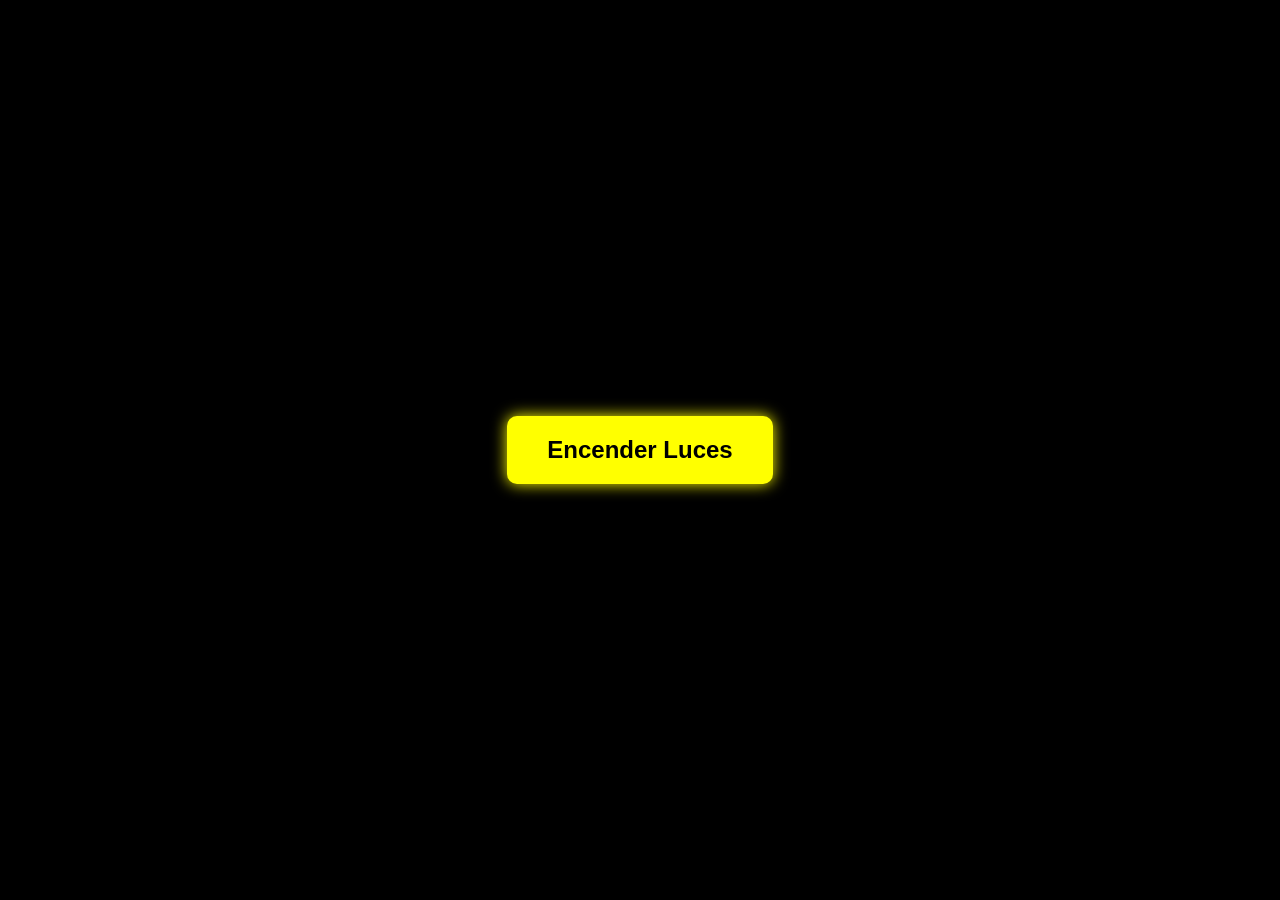
==== index.html @ 0474065f "Update and rename birthday.html to index.html" ====
<!DOCTYPE html>
<html lang="en">
<head>
    <meta charset="UTF-8">
    <meta name="viewport" content="width=device-width, initial-scale=1.0">
    <title>¡Feliz Cumpleaños Adriana!</title>
    <style>
        body {
            margin: 0;
            padding: 0;
            overflow: hidden;
            font-family: 'Comic Sans MS', cursive, sans-serif;
        }

        #introScreen {
            position: fixed;
            top: 0;
            left: 0;
            width: 100%;
            height: 100%;
            background-color: black;
            display: flex;
            justify-content: center;
            align-items: center;
            z-index: 10;
            transition: opacity 2s ease-in-out;
        }

        #introScreen.hidden {
            opacity: 0;
            pointer-events: none;
        }

        #startButton {
            background-color: yellow;
            color: black;
            font-size: 24px;
            font-weight: bold;
            padding: 20px 40px;
            border: none;
            border-radius: 10px;
            cursor: pointer;
            animation: pulse 1.5s infinite;
            box-shadow: 0 0 15px yellow;
        }

        #startButton:hover {
            background-color: gold;
        }

        @keyframes pulse {
            0%, 100% {
                transform: scale(1);
                box-shadow: 0 0 15px yellow;
            }
            50% {
                transform: scale(1.1);
                box-shadow: 0 0 30px gold;
            }
        }

        canvas {
            display: block;
            margin: auto;
        }

        /* Fondo animado */
        body {
            background: linear-gradient(135deg, #f3e6ff, #ffe6f0);
            animation: backgroundAnimation 10s infinite alternate;
        }

        @keyframes backgroundAnimation {
            0% {
                background: linear-gradient(135deg, #f3e6ff, #ffe6f0);
            }
            50% {
                background: linear-gradient(135deg, #ffe6e6, #e6f7ff);
            }
            100% {
                background: linear-gradient(135deg, #e6ffe6, #ffe6e6);
            }
        }
    </style>
</head>
<body>
    <!-- Pantalla de inicio -->
    <div id="introScreen">
        <button id="startButton">Encender Luces</button>
    </div>

    <!-- Canvas para la animación -->
    <canvas id="birthdayCanvas"></canvas>

    <!-- Música -->
    <audio id="music" loop>
        <source src="morat.mp3" type="audio/mp3">
        Tu navegador no soporta el elemento de audio.
    </audio>

    <script>
        const introScreen = document.getElementById("introScreen");
        const startButton = document.getElementById("startButton");
        const canvas = document.getElementById("birthdayCanvas");
        const ctx = canvas.getContext("2d");
        const music = document.getElementById("music");

        canvas.width = window.innerWidth;
        canvas.height = window.innerHeight;

        const balloons = [];
        const confetti = [];
        const maxBalloons = 15;
        const maxConfetti = 100;

        // Ocultar pantalla inicial y comenzar animación
        startButton.addEventListener("click", () => {
            // Reproducir música
            music.play().catch(console.error);

            // Animar ocultar pantalla negra
            introScreen.classList.add("hidden");

            // Comenzar la animación
            animate();
        });

        // Globos y confeti
        function createBalloon() {
            if (balloons.length < maxBalloons) {
                balloons.push({
                    x: Math.random() * canvas.width,
                    y: canvas.height + 50,
                    size: Math.random() * 50 + 30,
                    color: `rgba(${Math.random() * 255}, ${Math.random() * 255}, ${Math.random() * 255}, 0.8)`,
                    speed: Math.random() * 2 + 1,
                    oscillation: Math.random() * 50,
                    angle: Math.random() * Math.PI * 2
                });
            }
        }

        function drawBalloons() {
            balloons.forEach((balloon, index) => {
                ctx.beginPath();
                ctx.arc(
                    balloon.x + Math.sin(balloon.angle) * balloon.oscillation,
                    balloon.y,
                    balloon.size,
                    0,
                    Math.PI * 2
                );
                ctx.fillStyle = balloon.color;
                ctx.fill();

                balloon.y -= balloon.speed;
                balloon.angle += 0.05;

                if (balloon.y + balloon.size < 0) {
                    balloons.splice(index, 1);
                }
            });
        }

        // Confeti
        function createConfetti(x, y) {
            for (let i = 0; i < 30; i++) {
                confetti.push({
                    x: x,
                    y: y,
                    size: Math.random() * 10 + 5,
                    color: ["red", "blue", "yellow", "green", "purple"][Math.floor(Math.random() * 5)],
                    velocityX: Math.random() * 6 - 3,
                    velocityY: Math.random() * 6 - 3,
                    rotation: Math.random() * 360
                });
            }
        }

        function drawConfetti() {
            confetti.forEach((particle, index) => {
                ctx.save();
                ctx.translate(particle.x, particle.y);
                ctx.rotate((particle.rotation * Math.PI) / 180);
                ctx.fillStyle = particle.color;
                ctx.fillRect(-particle.size / 2, -particle.size / 2, particle.size, particle.size);
                ctx.restore();

                particle.x += particle.velocityX;
                particle.y += particle.velocityY;
                particle.rotation += Math.random() * 10;

                if (particle.y > canvas.height || particle.size < 1) {
                    confetti.splice(index, 1);
                }
            });
        }

        // Pastel y texto
        function drawCake() {
            const centerX = canvas.width / 2;
            const centerY = canvas.height / 2 + 100;

            // Base del pastel
            drawRectangle("pink", centerX - 120, centerY, 240, 60, "darkred");
            drawRectangle("lightyellow", centerX - 100, centerY - 60, 200, 60, "gold");
            drawRectangle("lightblue", centerX - 80, centerY - 120, 160, 60, "darkblue");

            // Velas
            for (let i = -40; i <= 40; i += 20) {
                drawRectangle("yellow", centerX + i, centerY - 140, 10, 40);
                drawCircle("orange", centerX + i + 5, centerY - 150, 8);
            }
        }

        function drawRectangle(color, x, y, width, height, borderColor) {
            ctx.fillStyle = color;
            ctx.fillRect(x, y, width, height);

            if (borderColor) {
                ctx.strokeStyle = borderColor;
                ctx.lineWidth = 3;
                ctx.strokeRect(x, y, width, height);
            }
        }

        function drawCircle(color, x, y, radius) {
            ctx.beginPath();
            ctx.arc(x, y, radius, 0, Math.PI * 2);
            ctx.fillStyle = color;
            ctx.fill();
        }

        function drawText() {
            ctx.font = "bold 48px 'Comic Sans MS'";
            ctx.fillStyle = "white";
            ctx.strokeStyle = "black";
            ctx.lineWidth = 4;
            ctx.textAlign = "center";

            ctx.strokeText("¡Feliz Cumpleaños, Adriana!", canvas.width / 2, 100);
            ctx.fillText("¡Feliz Cumpleaños, Adriana!", canvas.width / 2, 100);
            ctx.font = "32px 'Comic Sans MS'";
            ctx.strokeText("19 años de magia 🎉", canvas.width / 2, 150);
            ctx.fillText("19 años de magia 🎉", canvas.width / 2, 150);
        }

        // Agregar evento de clic para generar confeti
        canvas.addEventListener("click", (event) => {
            const rect = canvas.getBoundingClientRect();
            const x = event.clientX - rect.left;
            const y = event.clientY - rect.top;
            createConfetti(x, y);
        });

        // Animación principal
        function animate() {
            ctx.clearRect(0, 0, canvas.width, canvas.height);
            drawText();
            drawCake();
            drawBalloons();
            drawConfetti();
            createBalloon();
            requestAnimationFrame(animate);
        }
    </script>
</body>
</html>
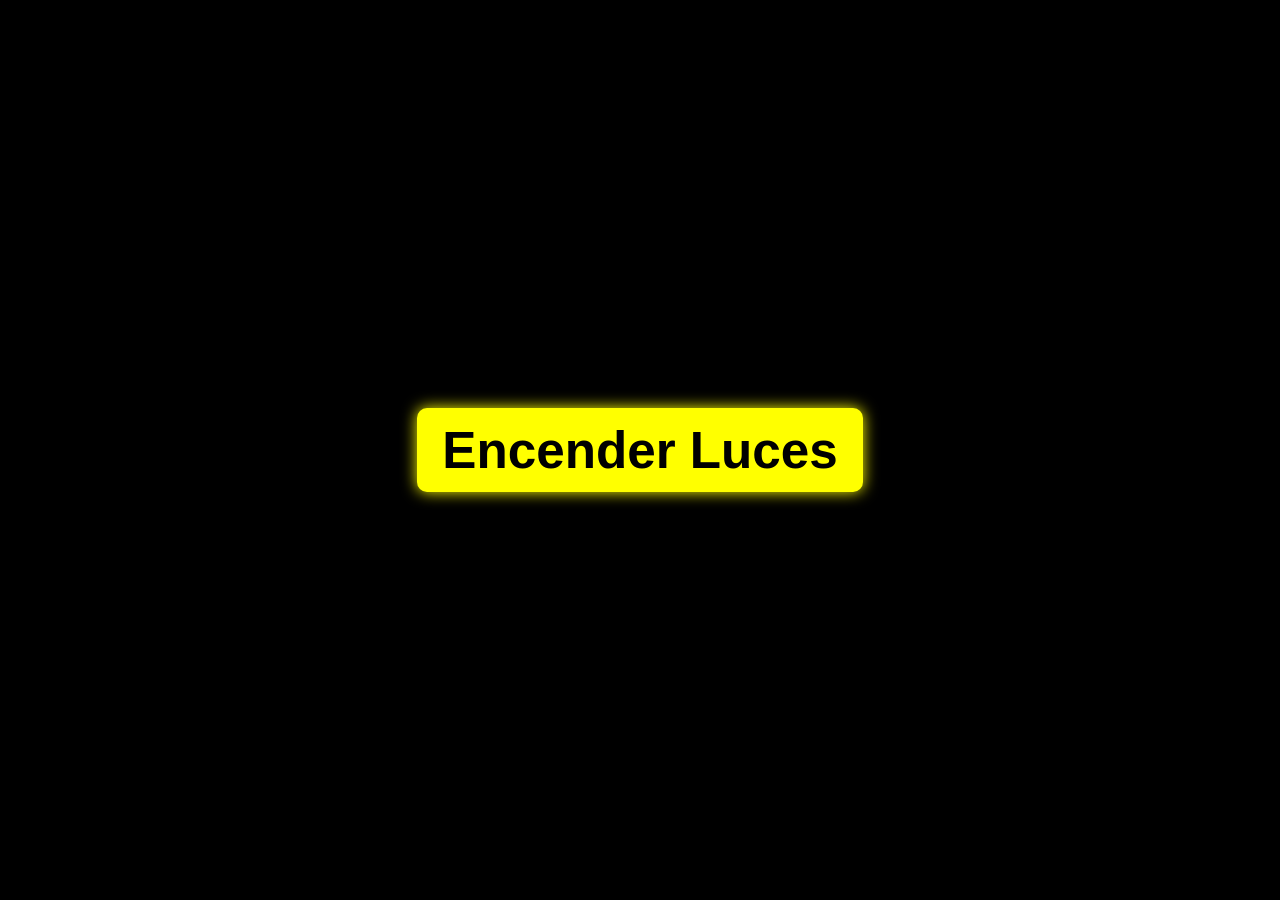
==== commit db8e3954: "Update index.html" ====
--- a/index.html
+++ b/index.html
@@ -34,9 +34,9 @@
         #startButton {
             background-color: yellow;
             color: black;
-            font-size: 24px;
+            font-size: 4vw; /* Ajusta el tamaño a la pantalla */
             font-weight: bold;
-            padding: 20px 40px;
+            padding: 1vw 2vw;
             border: none;
             border-radius: 10px;
             cursor: pointer;
@@ -61,7 +61,8 @@
 
         canvas {
             display: block;
-            margin: auto;
+            margin: 0;
+            padding: 0;
         }
 
         /* Fondo animado */
@@ -105,8 +106,14 @@
         const ctx = canvas.getContext("2d");
         const music = document.getElementById("music");
 
-        canvas.width = window.innerWidth;
-        canvas.height = window.innerHeight;
+        // Ajustar canvas al tamaño de la ventana
+        function resizeCanvas() {
+            canvas.width = window.innerWidth;
+            canvas.height = window.innerHeight;
+        }
+
+        window.addEventListener("resize", resizeCanvas);
+        resizeCanvas();
 
         const balloons = [];
         const confetti = [];
@@ -232,17 +239,17 @@
         }
 
         function drawText() {
-            ctx.font = "bold 48px 'Comic Sans MS'";
+            ctx.font = "bold 5vw 'Comic Sans MS'";
             ctx.fillStyle = "white";
             ctx.strokeStyle = "black";
             ctx.lineWidth = 4;
             ctx.textAlign = "center";
 
-            ctx.strokeText("¡Feliz Cumpleaños, Adriana!", canvas.width / 2, 100);
-            ctx.fillText("¡Feliz Cumpleaños, Adriana!", canvas.width / 2, 100);
-            ctx.font = "32px 'Comic Sans MS'";
-            ctx.strokeText("19 años de magia 🎉", canvas.width / 2, 150);
-            ctx.fillText("19 años de magia 🎉", canvas.width / 2, 150);
+            ctx.strokeText("¡Feliz Cumpleaños, Adriana!", canvas.width / 2, canvas.height * 0.1);
+            ctx.fillText("¡Feliz Cumpleaños, Adriana!", canvas.width / 2, canvas.height * 0.1);
+            ctx.font = "3vw 'Comic Sans MS'";
+            ctx.strokeText("19 años de magia 🎉", canvas.width / 2, canvas.height * 0.15);
+            ctx.fillText("19 años de magia 🎉", canvas.width / 2, canvas.height * 0.15);
         }
 
         // Agregar evento de clic para generar confeti
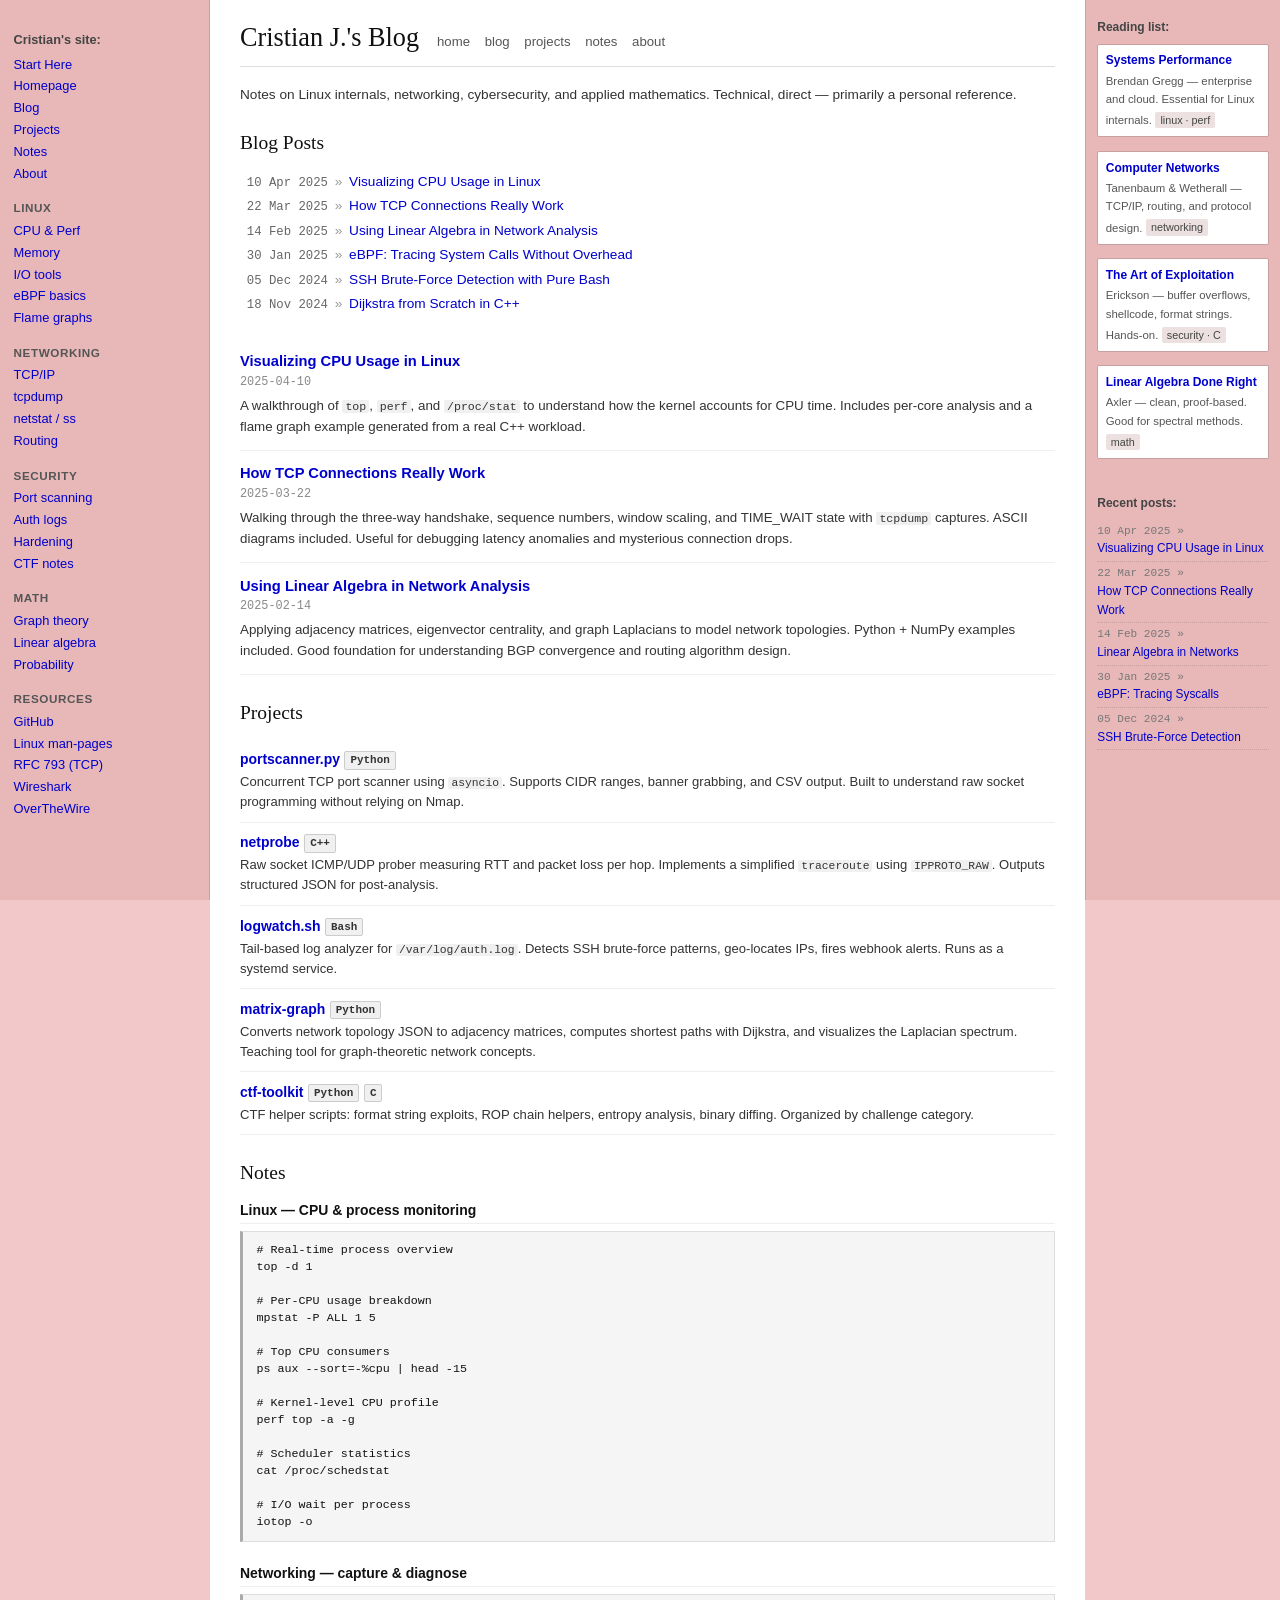
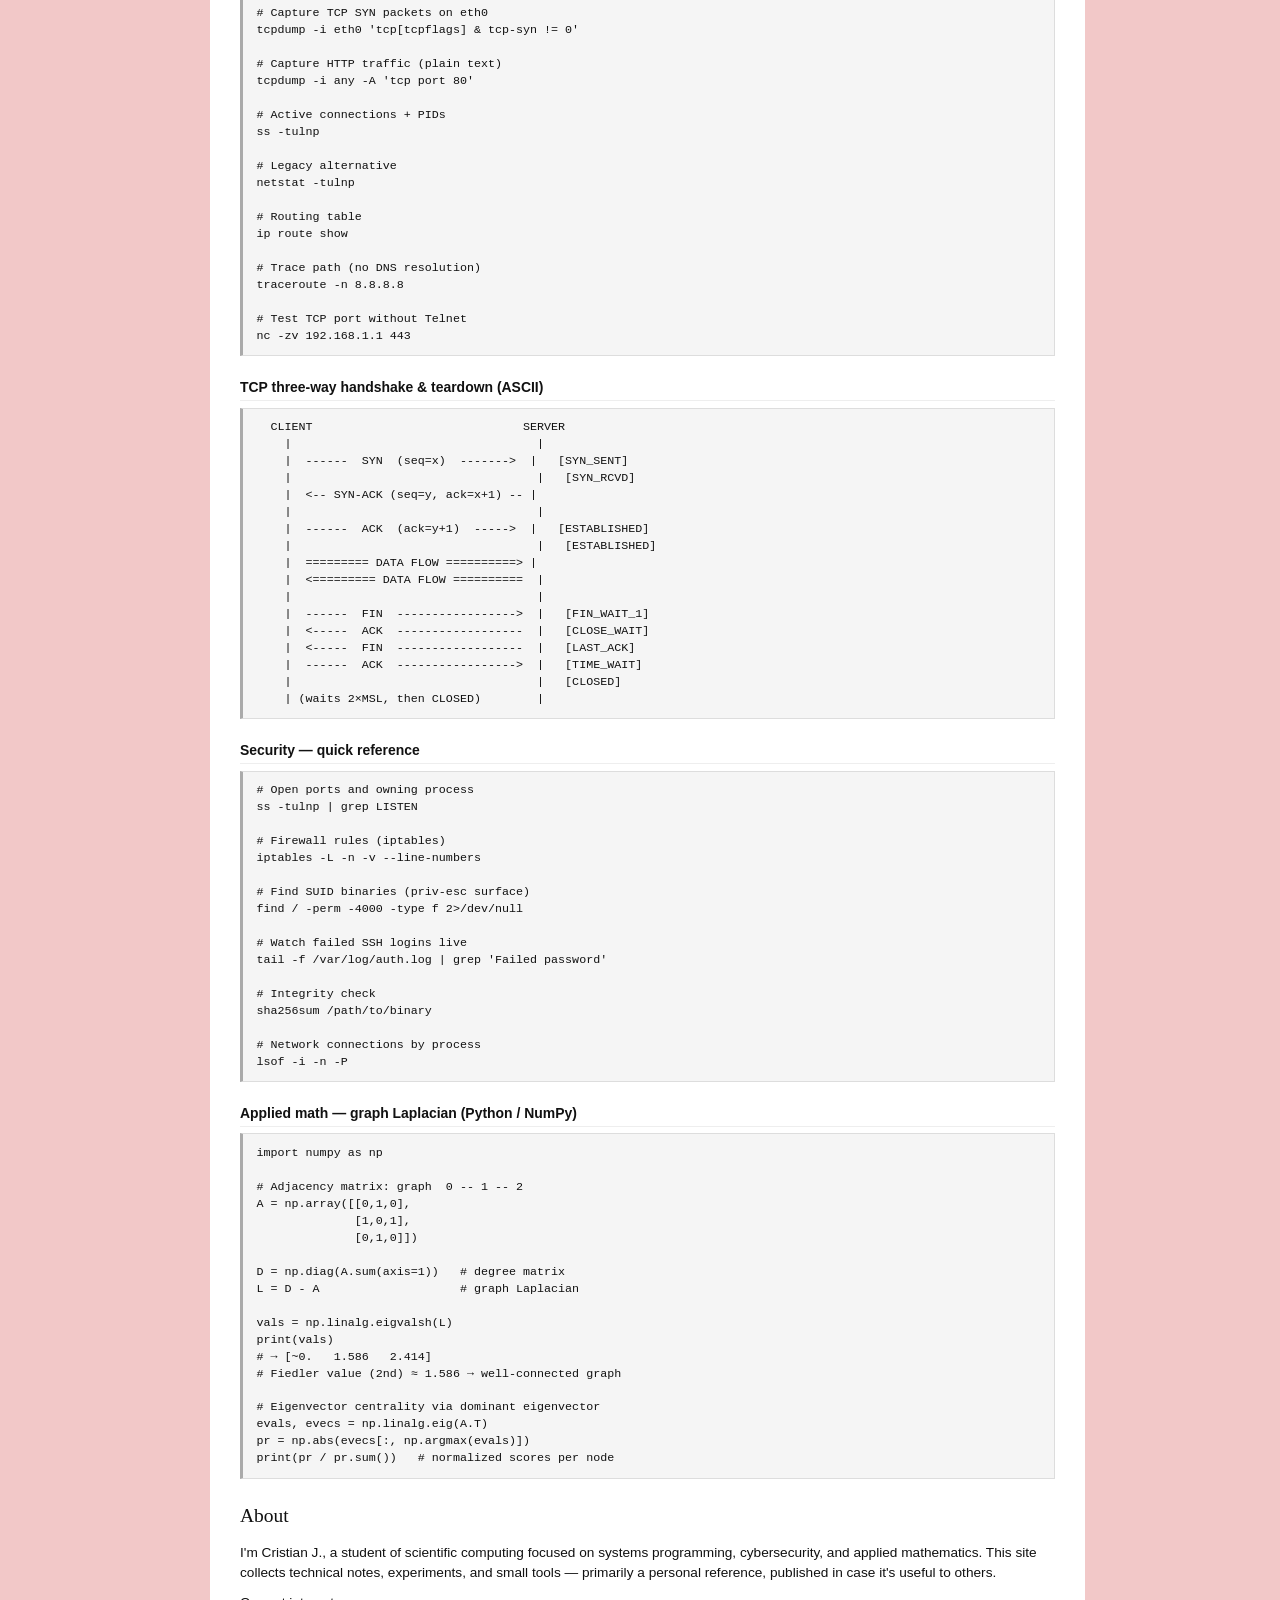
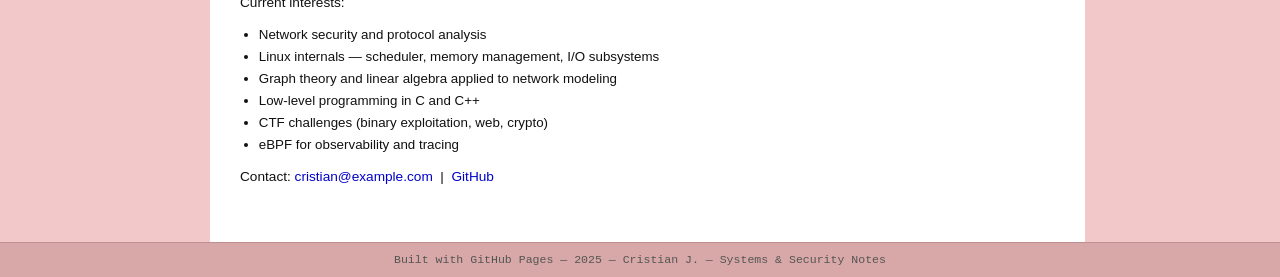
==== commit 731cf3de: "Update index.html" ====
--- a/index.html
+++ b/index.html
@@ -1,275 +1,627 @@
 <!DOCTYPE html>
 <html lang="en">
 <head>
-    <meta charset="UTF-8">
-    <meta name="viewport" content="width=device-width, initial-scale=1.0">
-    <title>¡Feliz Cumpleaños Adriana!</title>
-    <style>
-        body {
-            margin: 0;
-            padding: 0;
-            overflow: hidden;
-            font-family: 'Comic Sans MS', cursive, sans-serif;
-        }
-
-        #introScreen {
-            position: fixed;
-            top: 0;
-            left: 0;
-            width: 100%;
-            height: 100%;
-            background-color: black;
-            display: flex;
-            justify-content: center;
-            align-items: center;
-            z-index: 10;
-            transition: opacity 2s ease-in-out;
-        }
-
-        #introScreen.hidden {
-            opacity: 0;
-            pointer-events: none;
-        }
-
-        #startButton {
-            background-color: yellow;
-            color: black;
-            font-size: 4vw; /* Ajusta el tamaño a la pantalla */
-            font-weight: bold;
-            padding: 1vw 2vw;
-            border: none;
-            border-radius: 10px;
-            cursor: pointer;
-            animation: pulse 1.5s infinite;
-            box-shadow: 0 0 15px yellow;
-        }
-
-        #startButton:hover {
-            background-color: gold;
-        }
-
-        @keyframes pulse {
-            0%, 100% {
-                transform: scale(1);
-                box-shadow: 0 0 15px yellow;
-            }
-            50% {
-                transform: scale(1.1);
-                box-shadow: 0 0 30px gold;
-            }
-        }
-
-        canvas {
-            display: block;
-            margin: 0;
-            padding: 0;
-        }
-
-        /* Fondo animado */
-        body {
-            background: linear-gradient(135deg, #f3e6ff, #ffe6f0);
-            animation: backgroundAnimation 10s infinite alternate;
-        }
-
-        @keyframes backgroundAnimation {
-            0% {
-                background: linear-gradient(135deg, #f3e6ff, #ffe6f0);
-            }
-            50% {
-                background: linear-gradient(135deg, #ffe6e6, #e6f7ff);
-            }
-            100% {
-                background: linear-gradient(135deg, #e6ffe6, #ffe6e6);
-            }
-        }
-    </style>
+  <meta charset="UTF-8" />
+  <meta name="viewport" content="width=device-width, initial-scale=1.0" />
+  <title>Cristian J. | Systems &amp; Security Notes</title>
+  <style>
+    /* ─── Reset ────────────────────────────────────────────── */
+    *, *::before, *::after { box-sizing: border-box; margin: 0; padding: 0; }
+    html { font-size: 15px; }
+
+    body {
+      background: #f2c8c8;
+      color: #111;
+      font-family: Arial, Helvetica, sans-serif;
+      line-height: 1.5;
+    }
+
+    a { color: #00c; text-decoration: none; }
+    a:hover { text-decoration: underline; }
+    a:visited { color: #551a8b; }
+
+    /* ─── Outer wrapper ─────────────────────────────────────── */
+    #page {
+      display: flex;
+      flex-direction: row;
+      align-items: flex-start;
+      max-width: 1300px;
+      margin: 0 auto;
+    }
+
+    /* ─── LEFT SIDEBAR ──────────────────────────────────────── */
+    #leftnav {
+      width: 210px;
+      min-width: 210px;
+      background: #e8b8b8;
+      padding: 1rem .9rem 3rem;
+      min-height: 100vh;
+      border-right: 1px solid #cca0a0;
+      font-size: .88rem;
+    }
+
+    #leftnav .nav-heading {
+      font-weight: bold;
+      font-size: .85rem;
+      color: #444;
+      margin: 1rem 0 .3rem;
+      display: block;
+    }
+
+    #leftnav ul { list-style: none; margin-bottom: .5rem; }
+    #leftnav ul li { padding: 1px 0; }
+    #leftnav ul li a { color: #00c; font-size: .86rem; }
+
+    #leftnav .section-title {
+      font-weight: bold;
+      font-size: .78rem;
+      color: #555;
+      margin: 1rem 0 .2rem;
+      text-transform: uppercase;
+      letter-spacing: .05em;
+      display: block;
+    }
+
+    /* ─── MAIN CONTENT ──────────────────────────────────────── */
+    #main {
+      flex: 1;
+      background: #fff;
+      padding: 1.2rem 2rem 3rem;
+      min-height: 100vh;
+    }
+
+    .site-header {
+      display: flex;
+      align-items: baseline;
+      gap: 1.2rem;
+      margin-bottom: 1.2rem;
+      border-bottom: 1px solid #ddd;
+      padding-bottom: .6rem;
+    }
+
+    .site-header h1 {
+      font-size: 1.75rem;
+      font-weight: normal;
+      font-family: Georgia, serif;
+    }
+
+    .site-header nav a {
+      font-size: .88rem;
+      color: #555;
+      margin-right: .7rem;
+    }
+
+    #main h2 {
+      font-size: 1.3rem;
+      font-family: Georgia, serif;
+      font-weight: normal;
+      margin: 1.5rem 0 .8rem;
+      color: #111;
+    }
+
+    /* ── Post date list ── */
+    .post-list { list-style: none; }
+    .post-list li {
+      display: flex;
+      align-items: baseline;
+      gap: .45rem;
+      padding: 2px 0;
+      font-size: .91rem;
+    }
+    .post-list .date {
+      font-family: monospace;
+      font-size: .82rem;
+      color: #666;
+      min-width: 88px;
+      text-align: right;
+    }
+    .post-list .arr { color: #999; }
+
+    /* ── Expanded post summaries ── */
+    .post-summary {
+      border-bottom: 1px solid #eee;
+      padding: .75rem 0 .85rem;
+    }
+    .post-summary h3 { font-size: .98rem; font-weight: bold; margin-bottom: .1rem; }
+    .post-summary .meta {
+      font-family: monospace; font-size: .79rem; color: #888; margin-bottom: .3rem;
+    }
+    .post-summary p { font-size: .89rem; color: #333; line-height: 1.55; margin: 0; }
+
+    /* ── Projects ── */
+    .proj {
+      border-bottom: 1px solid #eee;
+      padding: .65rem 0;
+    }
+    .proj h3 { font-size: .93rem; font-weight: bold; margin-bottom: .1rem; }
+    .proj .tag {
+      display: inline-block;
+      font-family: monospace;
+      font-size: .73rem;
+      background: #f0f0f0;
+      border: 1px solid #ccc;
+      padding: 0 5px;
+      border-radius: 2px;
+      margin-left: .3rem;
+      color: #333;
+      vertical-align: middle;
+    }
+    .proj p { font-size: .87rem; color: #333; margin: .15rem 0 0; }
+
+    /* ── Notes / code ── */
+    pre {
+      font-family: 'Courier New', Courier, monospace;
+      font-size: .78rem;
+      background: #f5f5f5;
+      border: 1px solid #ddd;
+      border-left: 3px solid #aaa;
+      padding: .7rem .9rem;
+      overflow-x: auto;
+      line-height: 1.45;
+      margin: .45rem 0 1rem;
+    }
+    code {
+      font-family: 'Courier New', Courier, monospace;
+      font-size: .87em;
+      background: #f0f0f0;
+      padding: 0 3px;
+      border-radius: 2px;
+    }
+    .note-sec { margin-bottom: 1.4rem; }
+    .note-sec h3 {
+      font-size: .93rem;
+      font-weight: bold;
+      margin: .9rem 0 .2rem;
+      border-bottom: 1px solid #eee;
+      padding-bottom: .12rem;
+    }
+
+    /* ── About ── */
+    .about-body p { font-size: .91rem; margin-bottom: .65rem; }
+    .about-body ul { margin: .3rem 0 .75rem 1.25rem; font-size: .89rem; }
+    .about-body ul li { padding: 1px 0; }
+
+    /* ─── RIGHT SIDEBAR ─────────────────────────────────────── */
+    #rightnav {
+      width: 195px;
+      min-width: 195px;
+      background: #e8b8b8;
+      padding: 1rem .75rem 3rem;
+      min-height: 100vh;
+      border-left: 1px solid #cca0a0;
+      font-size: .82rem;
+    }
+
+    #rightnav .sb-head {
+      font-weight: bold;
+      font-size: .8rem;
+      color: #444;
+      margin: .2rem 0 .5rem;
+    }
+
+    .book-card {
+      background: #fff;
+      border: 1px solid #c8a0a0;
+      padding: .45rem .5rem;
+      margin-bottom: .9rem;
+      border-radius: 2px;
+    }
+    .book-card .bt {
+      font-weight: bold;
+      font-size: .8rem;
+      color: #00c;
+      display: block;
+      margin-bottom: .15rem;
+    }
+    .book-card .bd { color: #555; font-size: .76rem; line-height: 1.4; }
+    .book-card .bk {
+      display: inline-block;
+      margin-top: .25rem;
+      font-size: .72rem;
+      background: #ece0e0;
+      padding: 0 5px;
+      border-radius: 2px;
+      color: #444;
+    }
+
+    #rightnav .rp {
+      padding: 3px 0;
+      border-bottom: 1px dotted #c8a0a0;
+    }
+    #rightnav .rp .rd {
+      font-family: monospace;
+      font-size: .74rem;
+      color: #777;
+      display: block;
+    }
+    #rightnav .rp a { font-size: .79rem; }
+
+    /* ─── Footer ────────────────────────────────────────────── */
+    #footer {
+      background: #d8a8a8;
+      text-align: center;
+      padding: .55rem;
+      font-size: .77rem;
+      color: #555;
+      font-family: monospace;
+      border-top: 1px solid #c09090;
+    }
+
+    /* ─── Responsive ────────────────────────────────────────── */
+    @media (max-width: 860px) {
+      #page { flex-direction: column; }
+      #leftnav, #rightnav {
+        width: 100%; min-height: unset;
+        border: none; border-bottom: 1px solid #cca0a0;
+      }
+      #main { padding: 1rem; }
+    }
+  </style>
 </head>
 <body>
-    <!-- Pantalla de inicio -->
-    <div id="introScreen">
-        <button id="startButton">Encender Luces</button>
-    </div>
-
-    <!-- Canvas para la animación -->
-    <canvas id="birthdayCanvas"></canvas>
-
-    <!-- Música -->
-    <audio id="music" loop>
-        <source src="morat.mp3" type="audio/mp3">
-        Tu navegador no soporta el elemento de audio.
-    </audio>
-
-    <script>
-        const introScreen = document.getElementById("introScreen");
-        const startButton = document.getElementById("startButton");
-        const canvas = document.getElementById("birthdayCanvas");
-        const ctx = canvas.getContext("2d");
-        const music = document.getElementById("music");
-
-        // Ajustar canvas al tamaño de la ventana
-        function resizeCanvas() {
-            canvas.width = window.innerWidth;
-            canvas.height = window.innerHeight;
-        }
-
-        window.addEventListener("resize", resizeCanvas);
-        resizeCanvas();
-
-        const balloons = [];
-        const confetti = [];
-        const maxBalloons = 15;
-        const maxConfetti = 100;
-
-        // Ocultar pantalla inicial y comenzar animación
-        startButton.addEventListener("click", () => {
-            // Reproducir música
-            music.play().catch(console.error);
-
-            // Animar ocultar pantalla negra
-            introScreen.classList.add("hidden");
-
-            // Comenzar la animación
-            animate();
-        });
-
-        // Globos y confeti
-        function createBalloon() {
-            if (balloons.length < maxBalloons) {
-                balloons.push({
-                    x: Math.random() * canvas.width,
-                    y: canvas.height + 50,
-                    size: Math.random() * 50 + 30,
-                    color: `rgba(${Math.random() * 255}, ${Math.random() * 255}, ${Math.random() * 255}, 0.8)`,
-                    speed: Math.random() * 2 + 1,
-                    oscillation: Math.random() * 50,
-                    angle: Math.random() * Math.PI * 2
-                });
-            }
-        }
-
-        function drawBalloons() {
-            balloons.forEach((balloon, index) => {
-                ctx.beginPath();
-                ctx.arc(
-                    balloon.x + Math.sin(balloon.angle) * balloon.oscillation,
-                    balloon.y,
-                    balloon.size,
-                    0,
-                    Math.PI * 2
-                );
-                ctx.fillStyle = balloon.color;
-                ctx.fill();
-
-                balloon.y -= balloon.speed;
-                balloon.angle += 0.05;
-
-                if (balloon.y + balloon.size < 0) {
-                    balloons.splice(index, 1);
-                }
-            });
-        }
-
-        // Confeti
-        function createConfetti(x, y) {
-            for (let i = 0; i < 30; i++) {
-                confetti.push({
-                    x: x,
-                    y: y,
-                    size: Math.random() * 10 + 5,
-                    color: ["red", "blue", "yellow", "green", "purple"][Math.floor(Math.random() * 5)],
-                    velocityX: Math.random() * 6 - 3,
-                    velocityY: Math.random() * 6 - 3,
-                    rotation: Math.random() * 360
-                });
-            }
-        }
-
-        function drawConfetti() {
-            confetti.forEach((particle, index) => {
-                ctx.save();
-                ctx.translate(particle.x, particle.y);
-                ctx.rotate((particle.rotation * Math.PI) / 180);
-                ctx.fillStyle = particle.color;
-                ctx.fillRect(-particle.size / 2, -particle.size / 2, particle.size, particle.size);
-                ctx.restore();
-
-                particle.x += particle.velocityX;
-                particle.y += particle.velocityY;
-                particle.rotation += Math.random() * 10;
-
-                if (particle.y > canvas.height || particle.size < 1) {
-                    confetti.splice(index, 1);
-                }
-            });
-        }
-
-        // Pastel y texto
-        function drawCake() {
-            const centerX = canvas.width / 2;
-            const centerY = canvas.height / 2 + 100;
-
-            // Base del pastel
-            drawRectangle("pink", centerX - 120, centerY, 240, 60, "darkred");
-            drawRectangle("lightyellow", centerX - 100, centerY - 60, 200, 60, "gold");
-            drawRectangle("lightblue", centerX - 80, centerY - 120, 160, 60, "darkblue");
-
-            // Velas
-            for (let i = -40; i <= 40; i += 20) {
-                drawRectangle("yellow", centerX + i, centerY - 140, 10, 40);
-                drawCircle("orange", centerX + i + 5, centerY - 150, 8);
-            }
-        }
-
-        function drawRectangle(color, x, y, width, height, borderColor) {
-            ctx.fillStyle = color;
-            ctx.fillRect(x, y, width, height);
-
-            if (borderColor) {
-                ctx.strokeStyle = borderColor;
-                ctx.lineWidth = 3;
-                ctx.strokeRect(x, y, width, height);
-            }
-        }
-
-        function drawCircle(color, x, y, radius) {
-            ctx.beginPath();
-            ctx.arc(x, y, radius, 0, Math.PI * 2);
-            ctx.fillStyle = color;
-            ctx.fill();
-        }
-
-        function drawText() {
-            ctx.font = "bold 5vw 'Comic Sans MS'";
-            ctx.fillStyle = "white";
-            ctx.strokeStyle = "black";
-            ctx.lineWidth = 4;
-            ctx.textAlign = "center";
-
-            ctx.strokeText("¡Feliz Cumpleaños, Adriana!", canvas.width / 2, canvas.height * 0.1);
-            ctx.fillText("¡Feliz Cumpleaños, Adriana!", canvas.width / 2, canvas.height * 0.1);
-            ctx.font = "3vw 'Comic Sans MS'";
-            ctx.strokeText("19 años de magia 🎉", canvas.width / 2, canvas.height * 0.15);
-            ctx.fillText("19 años de magia 🎉", canvas.width / 2, canvas.height * 0.15);
-        }
-
-        // Agregar evento de clic para generar confeti
-        canvas.addEventListener("click", (event) => {
-            const rect = canvas.getBoundingClientRect();
-            const x = event.clientX - rect.left;
-            const y = event.clientY - rect.top;
-            createConfetti(x, y);
-        });
-
-        // Animación principal
-        function animate() {
-            ctx.clearRect(0, 0, canvas.width, canvas.height);
-            drawText();
-            drawCake();
-            drawBalloons();
-            drawConfetti();
-            createBalloon();
-            requestAnimationFrame(animate);
-        }
-    </script>
+
+<div id="page">
+
+  <!-- ══════════════ LEFT SIDEBAR -->
+  <aside id="leftnav">
+    <span class="nav-heading">Cristian's site:</span>
+    <ul>
+      <li><a href="#home">Start Here</a></li>
+      <li><a href="#home">Homepage</a></li>
+      <li><a href="#blog">Blog</a></li>
+      <li><a href="#projects">Projects</a></li>
+      <li><a href="#notes">Notes</a></li>
+      <li><a href="#about">About</a></li>
+    </ul>
+
+    <span class="section-title">Linux</span>
+    <ul>
+      <li><a href="#notes">CPU &amp; Perf</a></li>
+      <li><a href="#notes">Memory</a></li>
+      <li><a href="#notes">I/O tools</a></li>
+      <li><a href="#notes">eBPF basics</a></li>
+      <li><a href="#notes">Flame graphs</a></li>
+    </ul>
+
+    <span class="section-title">Networking</span>
+    <ul>
+      <li><a href="#notes">TCP/IP</a></li>
+      <li><a href="#notes">tcpdump</a></li>
+      <li><a href="#notes">netstat / ss</a></li>
+      <li><a href="#notes">Routing</a></li>
+    </ul>
+
+    <span class="section-title">Security</span>
+    <ul>
+      <li><a href="#notes">Port scanning</a></li>
+      <li><a href="#notes">Auth logs</a></li>
+      <li><a href="#notes">Hardening</a></li>
+      <li><a href="#notes">CTF notes</a></li>
+    </ul>
+
+    <span class="section-title">Math</span>
+    <ul>
+      <li><a href="#notes">Graph theory</a></li>
+      <li><a href="#notes">Linear algebra</a></li>
+      <li><a href="#notes">Probability</a></li>
+    </ul>
+
+    <span class="section-title">Resources</span>
+    <ul>
+      <li><a href="https://github.com/" target="_blank">GitHub</a></li>
+      <li><a href="https://man7.org/linux/man-pages/" target="_blank">Linux man-pages</a></li>
+      <li><a href="https://tools.ietf.org/html/rfc793" target="_blank">RFC 793 (TCP)</a></li>
+      <li><a href="https://www.wireshark.org/" target="_blank">Wireshark</a></li>
+      <li><a href="https://overthewire.org/wargames/" target="_blank">OverTheWire</a></li>
+    </ul>
+  </aside>
+
+  <!-- ══════════════ MAIN CONTENT -->
+  <main id="main">
+
+    <div class="site-header">
+      <h1>Cristian J.'s Blog</h1>
+      <nav>
+        <a href="#home">home</a>
+        <a href="#blog">blog</a>
+        <a href="#projects">projects</a>
+        <a href="#notes">notes</a>
+        <a href="#about">about</a>
+      </nav>
+    </div>
+
+    <!-- HOME -->
+    <section id="home">
+      <p style="font-size:.91rem;color:#333;">
+        Notes on Linux internals, networking, cybersecurity, and applied mathematics.
+        Technical, direct — primarily a personal reference.
+      </p>
+    </section>
+
+    <!-- BLOG -->
+    <section id="blog">
+      <h2>Blog Posts</h2>
+
+      <ul class="post-list">
+        <li><span class="date">10 Apr 2025</span><span class="arr">»</span><a href="#post1">Visualizing CPU Usage in Linux</a></li>
+        <li><span class="date">22 Mar 2025</span><span class="arr">»</span><a href="#post2">How TCP Connections Really Work</a></li>
+        <li><span class="date">14 Feb 2025</span><span class="arr">»</span><a href="#post3">Using Linear Algebra in Network Analysis</a></li>
+        <li><span class="date">30 Jan 2025</span><span class="arr">»</span><a href="#">eBPF: Tracing System Calls Without Overhead</a></li>
+        <li><span class="date">05 Dec 2024</span><span class="arr">»</span><a href="#">SSH Brute-Force Detection with Pure Bash</a></li>
+        <li><span class="date">18 Nov 2024</span><span class="arr">»</span><a href="#">Dijkstra from Scratch in C++</a></li>
+      </ul>
+
+      <br/>
+
+      <div id="post1" class="post-summary">
+        <h3><a href="#">Visualizing CPU Usage in Linux</a></h3>
+        <div class="meta">2025-04-10</div>
+        <p>A walkthrough of <code>top</code>, <code>perf</code>, and <code>/proc/stat</code>
+        to understand how the kernel accounts for CPU time. Includes per-core analysis
+        and a flame graph example generated from a real C++ workload.</p>
+      </div>
+
+      <div id="post2" class="post-summary">
+        <h3><a href="#">How TCP Connections Really Work</a></h3>
+        <div class="meta">2025-03-22</div>
+        <p>Walking through the three-way handshake, sequence numbers, window scaling, and
+        TIME_WAIT state with <code>tcpdump</code> captures. ASCII diagrams included.
+        Useful for debugging latency anomalies and mysterious connection drops.</p>
+      </div>
+
+      <div id="post3" class="post-summary">
+        <h3><a href="#">Using Linear Algebra in Network Analysis</a></h3>
+        <div class="meta">2025-02-14</div>
+        <p>Applying adjacency matrices, eigenvector centrality, and graph Laplacians
+        to model network topologies. Python + NumPy examples included. Good foundation
+        for understanding BGP convergence and routing algorithm design.</p>
+      </div>
+    </section>
+
+    <!-- PROJECTS -->
+    <section id="projects">
+      <h2>Projects</h2>
+
+      <div class="proj">
+        <h3><a href="#">portscanner.py</a><span class="tag">Python</span></h3>
+        <p>Concurrent TCP port scanner using <code>asyncio</code>. Supports CIDR ranges,
+        banner grabbing, and CSV output. Built to understand raw socket programming
+        without relying on Nmap.</p>
+      </div>
+
+      <div class="proj">
+        <h3><a href="#">netprobe</a><span class="tag">C++</span></h3>
+        <p>Raw socket ICMP/UDP prober measuring RTT and packet loss per hop.
+        Implements a simplified <code>traceroute</code> using <code>IPPROTO_RAW</code>.
+        Outputs structured JSON for post-analysis.</p>
+      </div>
+
+      <div class="proj">
+        <h3><a href="#">logwatch.sh</a><span class="tag">Bash</span></h3>
+        <p>Tail-based log analyzer for <code>/var/log/auth.log</code>. Detects SSH
+        brute-force patterns, geo-locates IPs, fires webhook alerts. Runs as a systemd service.</p>
+      </div>
+
+      <div class="proj">
+        <h3><a href="#">matrix-graph</a><span class="tag">Python</span></h3>
+        <p>Converts network topology JSON to adjacency matrices, computes shortest paths
+        with Dijkstra, and visualizes the Laplacian spectrum. Teaching tool for graph-theoretic
+        network concepts.</p>
+      </div>
+
+      <div class="proj">
+        <h3><a href="#">ctf-toolkit</a><span class="tag">Python</span><span class="tag">C</span></h3>
+        <p>CTF helper scripts: format string exploits, ROP chain helpers, entropy analysis,
+        binary diffing. Organized by challenge category.</p>
+      </div>
+    </section>
+
+    <!-- NOTES -->
+    <section id="notes">
+      <h2>Notes</h2>
+
+      <div class="note-sec">
+        <h3>Linux — CPU &amp; process monitoring</h3>
+<pre>
+# Real-time process overview
+top -d 1
+
+# Per-CPU usage breakdown
+mpstat -P ALL 1 5
+
+# Top CPU consumers
+ps aux --sort=-%cpu | head -15
+
+# Kernel-level CPU profile
+perf top -a -g
+
+# Scheduler statistics
+cat /proc/schedstat
+
+# I/O wait per process
+iotop -o</pre>
+      </div>
+
+      <div class="note-sec">
+        <h3>Networking — capture &amp; diagnose</h3>
+<pre>
+# Capture TCP SYN packets on eth0
+tcpdump -i eth0 'tcp[tcpflags] & tcp-syn != 0'
+
+# Capture HTTP traffic (plain text)
+tcpdump -i any -A 'tcp port 80'
+
+# Active connections + PIDs
+ss -tulnp
+
+# Legacy alternative
+netstat -tulnp
+
+# Routing table
+ip route show
+
+# Trace path (no DNS resolution)
+traceroute -n 8.8.8.8
+
+# Test TCP port without Telnet
+nc -zv 192.168.1.1 443</pre>
+      </div>
+
+      <div class="note-sec">
+        <h3>TCP three-way handshake &amp; teardown (ASCII)</h3>
+<pre>
+  CLIENT                              SERVER
+    |                                   |
+    |  ------  SYN  (seq=x)  ------->  |   [SYN_SENT]
+    |                                   |   [SYN_RCVD]
+    |  <-- SYN-ACK (seq=y, ack=x+1) -- |
+    |                                   |
+    |  ------  ACK  (ack=y+1)  ----->  |   [ESTABLISHED]
+    |                                   |   [ESTABLISHED]
+    |  ========= DATA FLOW ==========> |
+    |  <========= DATA FLOW ==========  |
+    |                                   |
+    |  ------  FIN  ----------------->  |   [FIN_WAIT_1]
+    |  <-----  ACK  ------------------  |   [CLOSE_WAIT]
+    |  <-----  FIN  ------------------  |   [LAST_ACK]
+    |  ------  ACK  ----------------->  |   [TIME_WAIT]
+    |                                   |   [CLOSED]
+    | (waits 2×MSL, then CLOSED)        |</pre>
+      </div>
+
+      <div class="note-sec">
+        <h3>Security — quick reference</h3>
+<pre>
+# Open ports and owning process
+ss -tulnp | grep LISTEN
+
+# Firewall rules (iptables)
+iptables -L -n -v --line-numbers
+
+# Find SUID binaries (priv-esc surface)
+find / -perm -4000 -type f 2>/dev/null
+
+# Watch failed SSH logins live
+tail -f /var/log/auth.log | grep 'Failed password'
+
+# Integrity check
+sha256sum /path/to/binary
+
+# Network connections by process
+lsof -i -n -P</pre>
+      </div>
+
+      <div class="note-sec">
+        <h3>Applied math — graph Laplacian (Python / NumPy)</h3>
+<pre>
+import numpy as np
+
+# Adjacency matrix: graph  0 -- 1 -- 2
+A = np.array([[0,1,0],
+              [1,0,1],
+              [0,1,0]])
+
+D = np.diag(A.sum(axis=1))   # degree matrix
+L = D - A                    # graph Laplacian
+
+vals = np.linalg.eigvalsh(L)
+print(vals)
+# → [~0.   1.586   2.414]
+# Fiedler value (2nd) ≈ 1.586 → well-connected graph
+
+# Eigenvector centrality via dominant eigenvector
+evals, evecs = np.linalg.eig(A.T)
+pr = np.abs(evecs[:, np.argmax(evals)])
+print(pr / pr.sum())   # normalized scores per node</pre>
+      </div>
+
+    </section>
+
+    <!-- ABOUT -->
+    <section id="about">
+      <h2>About</h2>
+      <div class="about-body">
+        <p>I'm Cristian J., a student of scientific computing focused on systems
+        programming, cybersecurity, and applied mathematics. This site collects
+        technical notes, experiments, and small tools — primarily a personal
+        reference, published in case it's useful to others.</p>
+        <p>Current interests:</p>
+        <ul>
+          <li>Network security and protocol analysis</li>
+          <li>Linux internals — scheduler, memory management, I/O subsystems</li>
+          <li>Graph theory and linear algebra applied to network modeling</li>
+          <li>Low-level programming in C and C++</li>
+          <li>CTF challenges (binary exploitation, web, crypto)</li>
+          <li>eBPF for observability and tracing</li>
+        </ul>
+        <p>Contact: <a href="mailto:cristian@example.com">cristian@example.com</a>
+        &nbsp;|&nbsp;
+        <a href="https://github.com/" target="_blank" rel="noopener">GitHub</a></p>
+      </div>
+    </section>
+
+  </main>
+
+  <!-- ══════════════ RIGHT SIDEBAR -->
+  <aside id="rightnav">
+
+    <div class="sb-head">Reading list:</div>
+
+    <div class="book-card">
+      <span class="bt">Systems Performance</span>
+      <span class="bd">Brendan Gregg — enterprise and cloud. Essential for Linux internals.</span>
+      <span class="bk">linux · perf</span>
+    </div>
+
+    <div class="book-card">
+      <span class="bt">Computer Networks</span>
+      <span class="bd">Tanenbaum &amp; Wetherall — TCP/IP, routing, and protocol design.</span>
+      <span class="bk">networking</span>
+    </div>
+
+    <div class="book-card">
+      <span class="bt">The Art of Exploitation</span>
+      <span class="bd">Erickson — buffer overflows, shellcode, format strings. Hands-on.</span>
+      <span class="bk">security · C</span>
+    </div>
+
+    <div class="book-card">
+      <span class="bt">Linear Algebra Done Right</span>
+      <span class="bd">Axler — clean, proof-based. Good for spectral methods.</span>
+      <span class="bk">math</span>
+    </div>
+
+    <br/>
+    <div class="sb-head">Recent posts:</div>
+
+    <div class="rp">
+      <span class="rd">10 Apr 2025 »</span>
+      <a href="#post1">Visualizing CPU Usage in Linux</a>
+    </div>
+    <div class="rp">
+      <span class="rd">22 Mar 2025 »</span>
+      <a href="#post2">How TCP Connections Really Work</a>
+    </div>
+    <div class="rp">
+      <span class="rd">14 Feb 2025 »</span>
+      <a href="#post3">Linear Algebra in Networks</a>
+    </div>
+    <div class="rp">
+      <span class="rd">30 Jan 2025 »</span>
+      <a href="#">eBPF: Tracing Syscalls</a>
+    </div>
+    <div class="rp">
+      <span class="rd">05 Dec 2024 »</span>
+      <a href="#">SSH Brute-Force Detection</a>
+    </div>
+
+  </aside>
+
+</div><!-- /#page -->
+
+<div id="footer">
+  Built with GitHub Pages &mdash; 2025 &mdash; Cristian J. &mdash; Systems &amp; Security Notes
+</div>
+
 </body>
 </html>
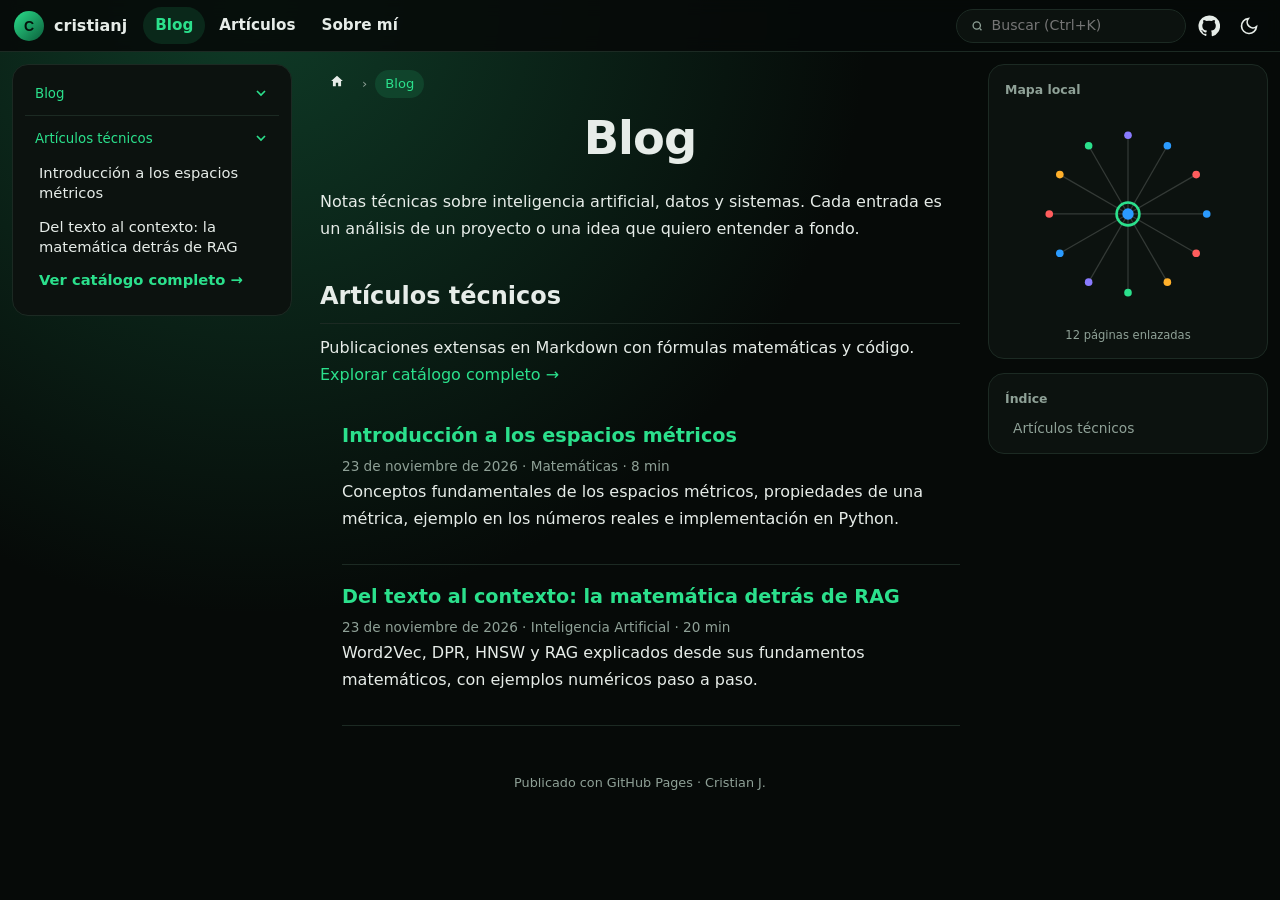
==== commit 001627c5: "Deploy personal website to GitHub" ====
--- a/index.html
+++ b/index.html
@@ -1,627 +1,195 @@
-<!DOCTYPE html>
-<html lang="en">
-<head>
-  <meta charset="UTF-8" />
-  <meta name="viewport" content="width=device-width, initial-scale=1.0" />
-  <title>Cristian J. | Systems &amp; Security Notes</title>
-  <style>
-    /* ─── Reset ────────────────────────────────────────────── */
-    *, *::before, *::after { box-sizing: border-box; margin: 0; padding: 0; }
-    html { font-size: 15px; }
-
-    body {
-      background: #f2c8c8;
-      color: #111;
-      font-family: Arial, Helvetica, sans-serif;
-      line-height: 1.5;
-    }
-
-    a { color: #00c; text-decoration: none; }
-    a:hover { text-decoration: underline; }
-    a:visited { color: #551a8b; }
-
-    /* ─── Outer wrapper ─────────────────────────────────────── */
-    #page {
-      display: flex;
-      flex-direction: row;
-      align-items: flex-start;
-      max-width: 1300px;
-      margin: 0 auto;
-    }
-
-    /* ─── LEFT SIDEBAR ──────────────────────────────────────── */
-    #leftnav {
-      width: 210px;
-      min-width: 210px;
-      background: #e8b8b8;
-      padding: 1rem .9rem 3rem;
-      min-height: 100vh;
-      border-right: 1px solid #cca0a0;
-      font-size: .88rem;
-    }
-
-    #leftnav .nav-heading {
-      font-weight: bold;
-      font-size: .85rem;
-      color: #444;
-      margin: 1rem 0 .3rem;
-      display: block;
-    }
-
-    #leftnav ul { list-style: none; margin-bottom: .5rem; }
-    #leftnav ul li { padding: 1px 0; }
-    #leftnav ul li a { color: #00c; font-size: .86rem; }
-
-    #leftnav .section-title {
-      font-weight: bold;
-      font-size: .78rem;
-      color: #555;
-      margin: 1rem 0 .2rem;
-      text-transform: uppercase;
-      letter-spacing: .05em;
-      display: block;
-    }
-
-    /* ─── MAIN CONTENT ──────────────────────────────────────── */
-    #main {
-      flex: 1;
-      background: #fff;
-      padding: 1.2rem 2rem 3rem;
-      min-height: 100vh;
-    }
-
-    .site-header {
-      display: flex;
-      align-items: baseline;
-      gap: 1.2rem;
-      margin-bottom: 1.2rem;
-      border-bottom: 1px solid #ddd;
-      padding-bottom: .6rem;
-    }
-
-    .site-header h1 {
-      font-size: 1.75rem;
-      font-weight: normal;
-      font-family: Georgia, serif;
-    }
-
-    .site-header nav a {
-      font-size: .88rem;
-      color: #555;
-      margin-right: .7rem;
-    }
-
-    #main h2 {
-      font-size: 1.3rem;
-      font-family: Georgia, serif;
-      font-weight: normal;
-      margin: 1.5rem 0 .8rem;
-      color: #111;
-    }
-
-    /* ── Post date list ── */
-    .post-list { list-style: none; }
-    .post-list li {
-      display: flex;
-      align-items: baseline;
-      gap: .45rem;
-      padding: 2px 0;
-      font-size: .91rem;
-    }
-    .post-list .date {
-      font-family: monospace;
-      font-size: .82rem;
-      color: #666;
-      min-width: 88px;
-      text-align: right;
-    }
-    .post-list .arr { color: #999; }
-
-    /* ── Expanded post summaries ── */
-    .post-summary {
-      border-bottom: 1px solid #eee;
-      padding: .75rem 0 .85rem;
-    }
-    .post-summary h3 { font-size: .98rem; font-weight: bold; margin-bottom: .1rem; }
-    .post-summary .meta {
-      font-family: monospace; font-size: .79rem; color: #888; margin-bottom: .3rem;
-    }
-    .post-summary p { font-size: .89rem; color: #333; line-height: 1.55; margin: 0; }
-
-    /* ── Projects ── */
-    .proj {
-      border-bottom: 1px solid #eee;
-      padding: .65rem 0;
-    }
-    .proj h3 { font-size: .93rem; font-weight: bold; margin-bottom: .1rem; }
-    .proj .tag {
-      display: inline-block;
-      font-family: monospace;
-      font-size: .73rem;
-      background: #f0f0f0;
-      border: 1px solid #ccc;
-      padding: 0 5px;
-      border-radius: 2px;
-      margin-left: .3rem;
-      color: #333;
-      vertical-align: middle;
-    }
-    .proj p { font-size: .87rem; color: #333; margin: .15rem 0 0; }
-
-    /* ── Notes / code ── */
-    pre {
-      font-family: 'Courier New', Courier, monospace;
-      font-size: .78rem;
-      background: #f5f5f5;
-      border: 1px solid #ddd;
-      border-left: 3px solid #aaa;
-      padding: .7rem .9rem;
-      overflow-x: auto;
-      line-height: 1.45;
-      margin: .45rem 0 1rem;
-    }
-    code {
-      font-family: 'Courier New', Courier, monospace;
-      font-size: .87em;
-      background: #f0f0f0;
-      padding: 0 3px;
-      border-radius: 2px;
-    }
-    .note-sec { margin-bottom: 1.4rem; }
-    .note-sec h3 {
-      font-size: .93rem;
-      font-weight: bold;
-      margin: .9rem 0 .2rem;
-      border-bottom: 1px solid #eee;
-      padding-bottom: .12rem;
-    }
-
-    /* ── About ── */
-    .about-body p { font-size: .91rem; margin-bottom: .65rem; }
-    .about-body ul { margin: .3rem 0 .75rem 1.25rem; font-size: .89rem; }
-    .about-body ul li { padding: 1px 0; }
-
-    /* ─── RIGHT SIDEBAR ─────────────────────────────────────── */
-    #rightnav {
-      width: 195px;
-      min-width: 195px;
-      background: #e8b8b8;
-      padding: 1rem .75rem 3rem;
-      min-height: 100vh;
-      border-left: 1px solid #cca0a0;
-      font-size: .82rem;
-    }
-
-    #rightnav .sb-head {
-      font-weight: bold;
-      font-size: .8rem;
-      color: #444;
-      margin: .2rem 0 .5rem;
-    }
-
-    .book-card {
-      background: #fff;
-      border: 1px solid #c8a0a0;
-      padding: .45rem .5rem;
-      margin-bottom: .9rem;
-      border-radius: 2px;
-    }
-    .book-card .bt {
-      font-weight: bold;
-      font-size: .8rem;
-      color: #00c;
-      display: block;
-      margin-bottom: .15rem;
-    }
-    .book-card .bd { color: #555; font-size: .76rem; line-height: 1.4; }
-    .book-card .bk {
-      display: inline-block;
-      margin-top: .25rem;
-      font-size: .72rem;
-      background: #ece0e0;
-      padding: 0 5px;
-      border-radius: 2px;
-      color: #444;
-    }
-
-    #rightnav .rp {
-      padding: 3px 0;
-      border-bottom: 1px dotted #c8a0a0;
-    }
-    #rightnav .rp .rd {
-      font-family: monospace;
-      font-size: .74rem;
-      color: #777;
-      display: block;
-    }
-    #rightnav .rp a { font-size: .79rem; }
-
-    /* ─── Footer ────────────────────────────────────────────── */
-    #footer {
-      background: #d8a8a8;
-      text-align: center;
-      padding: .55rem;
-      font-size: .77rem;
-      color: #555;
-      font-family: monospace;
-      border-top: 1px solid #c09090;
-    }
-
-    /* ─── Responsive ────────────────────────────────────────── */
-    @media (max-width: 860px) {
-      #page { flex-direction: column; }
-      #leftnav, #rightnav {
-        width: 100%; min-height: unset;
-        border: none; border-bottom: 1px solid #cca0a0;
-      }
-      #main { padding: 1rem; }
-    }
-  </style>
-</head>
-<body>
-
-<div id="page">
-
-  <!-- ══════════════ LEFT SIDEBAR -->
-  <aside id="leftnav">
-    <span class="nav-heading">Cristian's site:</span>
-    <ul>
-      <li><a href="#home">Start Here</a></li>
-      <li><a href="#home">Homepage</a></li>
-      <li><a href="#blog">Blog</a></li>
-      <li><a href="#projects">Projects</a></li>
-      <li><a href="#notes">Notes</a></li>
-      <li><a href="#about">About</a></li>
-    </ul>
-
-    <span class="section-title">Linux</span>
-    <ul>
-      <li><a href="#notes">CPU &amp; Perf</a></li>
-      <li><a href="#notes">Memory</a></li>
-      <li><a href="#notes">I/O tools</a></li>
-      <li><a href="#notes">eBPF basics</a></li>
-      <li><a href="#notes">Flame graphs</a></li>
-    </ul>
-
-    <span class="section-title">Networking</span>
-    <ul>
-      <li><a href="#notes">TCP/IP</a></li>
-      <li><a href="#notes">tcpdump</a></li>
-      <li><a href="#notes">netstat / ss</a></li>
-      <li><a href="#notes">Routing</a></li>
-    </ul>
-
-    <span class="section-title">Security</span>
-    <ul>
-      <li><a href="#notes">Port scanning</a></li>
-      <li><a href="#notes">Auth logs</a></li>
-      <li><a href="#notes">Hardening</a></li>
-      <li><a href="#notes">CTF notes</a></li>
-    </ul>
-
-    <span class="section-title">Math</span>
-    <ul>
-      <li><a href="#notes">Graph theory</a></li>
-      <li><a href="#notes">Linear algebra</a></li>
-      <li><a href="#notes">Probability</a></li>
-    </ul>
-
-    <span class="section-title">Resources</span>
-    <ul>
-      <li><a href="https://github.com/" target="_blank">GitHub</a></li>
-      <li><a href="https://man7.org/linux/man-pages/" target="_blank">Linux man-pages</a></li>
-      <li><a href="https://tools.ietf.org/html/rfc793" target="_blank">RFC 793 (TCP)</a></li>
-      <li><a href="https://www.wireshark.org/" target="_blank">Wireshark</a></li>
-      <li><a href="https://overthewire.org/wargames/" target="_blank">OverTheWire</a></li>
-    </ul>
-  </aside>
-
-  <!-- ══════════════ MAIN CONTENT -->
-  <main id="main">
-
-    <div class="site-header">
-      <h1>Cristian J.'s Blog</h1>
-      <nav>
-        <a href="#home">home</a>
-        <a href="#blog">blog</a>
-        <a href="#projects">projects</a>
-        <a href="#notes">notes</a>
-        <a href="#about">about</a>
-      </nav>
-    </div>
-
-    <!-- HOME -->
-    <section id="home">
-      <p style="font-size:.91rem;color:#333;">
-        Notes on Linux internals, networking, cybersecurity, and applied mathematics.
-        Technical, direct — primarily a personal reference.
-      </p>
-    </section>
-
-    <!-- BLOG -->
-    <section id="blog">
-      <h2>Blog Posts</h2>
-
-      <ul class="post-list">
-        <li><span class="date">10 Apr 2025</span><span class="arr">»</span><a href="#post1">Visualizing CPU Usage in Linux</a></li>
-        <li><span class="date">22 Mar 2025</span><span class="arr">»</span><a href="#post2">How TCP Connections Really Work</a></li>
-        <li><span class="date">14 Feb 2025</span><span class="arr">»</span><a href="#post3">Using Linear Algebra in Network Analysis</a></li>
-        <li><span class="date">30 Jan 2025</span><span class="arr">»</span><a href="#">eBPF: Tracing System Calls Without Overhead</a></li>
-        <li><span class="date">05 Dec 2024</span><span class="arr">»</span><a href="#">SSH Brute-Force Detection with Pure Bash</a></li>
-        <li><span class="date">18 Nov 2024</span><span class="arr">»</span><a href="#">Dijkstra from Scratch in C++</a></li>
-      </ul>
-
-      <br/>
-
-      <div id="post1" class="post-summary">
-        <h3><a href="#">Visualizing CPU Usage in Linux</a></h3>
-        <div class="meta">2025-04-10</div>
-        <p>A walkthrough of <code>top</code>, <code>perf</code>, and <code>/proc/stat</code>
-        to understand how the kernel accounts for CPU time. Includes per-core analysis
-        and a flame graph example generated from a real C++ workload.</p>
-      </div>
-
-      <div id="post2" class="post-summary">
-        <h3><a href="#">How TCP Connections Really Work</a></h3>
-        <div class="meta">2025-03-22</div>
-        <p>Walking through the three-way handshake, sequence numbers, window scaling, and
-        TIME_WAIT state with <code>tcpdump</code> captures. ASCII diagrams included.
-        Useful for debugging latency anomalies and mysterious connection drops.</p>
-      </div>
-
-      <div id="post3" class="post-summary">
-        <h3><a href="#">Using Linear Algebra in Network Analysis</a></h3>
-        <div class="meta">2025-02-14</div>
-        <p>Applying adjacency matrices, eigenvector centrality, and graph Laplacians
-        to model network topologies. Python + NumPy examples included. Good foundation
-        for understanding BGP convergence and routing algorithm design.</p>
-      </div>
-    </section>
-
-    <!-- PROJECTS -->
-    <section id="projects">
-      <h2>Projects</h2>
-
-      <div class="proj">
-        <h3><a href="#">portscanner.py</a><span class="tag">Python</span></h3>
-        <p>Concurrent TCP port scanner using <code>asyncio</code>. Supports CIDR ranges,
-        banner grabbing, and CSV output. Built to understand raw socket programming
-        without relying on Nmap.</p>
-      </div>
-
-      <div class="proj">
-        <h3><a href="#">netprobe</a><span class="tag">C++</span></h3>
-        <p>Raw socket ICMP/UDP prober measuring RTT and packet loss per hop.
-        Implements a simplified <code>traceroute</code> using <code>IPPROTO_RAW</code>.
-        Outputs structured JSON for post-analysis.</p>
-      </div>
-
-      <div class="proj">
-        <h3><a href="#">logwatch.sh</a><span class="tag">Bash</span></h3>
-        <p>Tail-based log analyzer for <code>/var/log/auth.log</code>. Detects SSH
-        brute-force patterns, geo-locates IPs, fires webhook alerts. Runs as a systemd service.</p>
-      </div>
-
-      <div class="proj">
-        <h3><a href="#">matrix-graph</a><span class="tag">Python</span></h3>
-        <p>Converts network topology JSON to adjacency matrices, computes shortest paths
-        with Dijkstra, and visualizes the Laplacian spectrum. Teaching tool for graph-theoretic
-        network concepts.</p>
-      </div>
-
-      <div class="proj">
-        <h3><a href="#">ctf-toolkit</a><span class="tag">Python</span><span class="tag">C</span></h3>
-        <p>CTF helper scripts: format string exploits, ROP chain helpers, entropy analysis,
-        binary diffing. Organized by challenge category.</p>
-      </div>
-    </section>
-
-    <!-- NOTES -->
-    <section id="notes">
-      <h2>Notes</h2>
-
-      <div class="note-sec">
-        <h3>Linux — CPU &amp; process monitoring</h3>
-<pre>
-# Real-time process overview
-top -d 1
-
-# Per-CPU usage breakdown
-mpstat -P ALL 1 5
-
-# Top CPU consumers
-ps aux --sort=-%cpu | head -15
-
-# Kernel-level CPU profile
-perf top -a -g
-
-# Scheduler statistics
-cat /proc/schedstat
-
-# I/O wait per process
-iotop -o</pre>
-      </div>
-
-      <div class="note-sec">
-        <h3>Networking — capture &amp; diagnose</h3>
-<pre>
-# Capture TCP SYN packets on eth0
-tcpdump -i eth0 'tcp[tcpflags] & tcp-syn != 0'
-
-# Capture HTTP traffic (plain text)
-tcpdump -i any -A 'tcp port 80'
-
-# Active connections + PIDs
-ss -tulnp
-
-# Legacy alternative
-netstat -tulnp
-
-# Routing table
-ip route show
-
-# Trace path (no DNS resolution)
-traceroute -n 8.8.8.8
-
-# Test TCP port without Telnet
-nc -zv 192.168.1.1 443</pre>
-      </div>
-
-      <div class="note-sec">
-        <h3>TCP three-way handshake &amp; teardown (ASCII)</h3>
-<pre>
-  CLIENT                              SERVER
-    |                                   |
-    |  ------  SYN  (seq=x)  ------->  |   [SYN_SENT]
-    |                                   |   [SYN_RCVD]
-    |  <-- SYN-ACK (seq=y, ack=x+1) -- |
-    |                                   |
-    |  ------  ACK  (ack=y+1)  ----->  |   [ESTABLISHED]
-    |                                   |   [ESTABLISHED]
-    |  ========= DATA FLOW ==========> |
-    |  <========= DATA FLOW ==========  |
-    |                                   |
-    |  ------  FIN  ----------------->  |   [FIN_WAIT_1]
-    |  <-----  ACK  ------------------  |   [CLOSE_WAIT]
-    |  <-----  FIN  ------------------  |   [LAST_ACK]
-    |  ------  ACK  ----------------->  |   [TIME_WAIT]
-    |                                   |   [CLOSED]
-    | (waits 2×MSL, then CLOSED)        |</pre>
-      </div>
-
-      <div class="note-sec">
-        <h3>Security — quick reference</h3>
-<pre>
-# Open ports and owning process
-ss -tulnp | grep LISTEN
-
-# Firewall rules (iptables)
-iptables -L -n -v --line-numbers
-
-# Find SUID binaries (priv-esc surface)
-find / -perm -4000 -type f 2>/dev/null
-
-# Watch failed SSH logins live
-tail -f /var/log/auth.log | grep 'Failed password'
-
-# Integrity check
-sha256sum /path/to/binary
-
-# Network connections by process
-lsof -i -n -P</pre>
-      </div>
-
-      <div class="note-sec">
-        <h3>Applied math — graph Laplacian (Python / NumPy)</h3>
-<pre>
-import numpy as np
-
-# Adjacency matrix: graph  0 -- 1 -- 2
-A = np.array([[0,1,0],
-              [1,0,1],
-              [0,1,0]])
-
-D = np.diag(A.sum(axis=1))   # degree matrix
-L = D - A                    # graph Laplacian
-
-vals = np.linalg.eigvalsh(L)
-print(vals)
-# → [~0.   1.586   2.414]
-# Fiedler value (2nd) ≈ 1.586 → well-connected graph
-
-# Eigenvector centrality via dominant eigenvector
-evals, evecs = np.linalg.eig(A.T)
-pr = np.abs(evecs[:, np.argmax(evals)])
-print(pr / pr.sum())   # normalized scores per node</pre>
-      </div>
-
-    </section>
-
-    <!-- ABOUT -->
-    <section id="about">
-      <h2>About</h2>
-      <div class="about-body">
-        <p>I'm Cristian J., a student of scientific computing focused on systems
-        programming, cybersecurity, and applied mathematics. This site collects
-        technical notes, experiments, and small tools — primarily a personal
-        reference, published in case it's useful to others.</p>
-        <p>Current interests:</p>
-        <ul>
-          <li>Network security and protocol analysis</li>
-          <li>Linux internals — scheduler, memory management, I/O subsystems</li>
-          <li>Graph theory and linear algebra applied to network modeling</li>
-          <li>Low-level programming in C and C++</li>
-          <li>CTF challenges (binary exploitation, web, crypto)</li>
-          <li>eBPF for observability and tracing</li>
-        </ul>
-        <p>Contact: <a href="mailto:cristian@example.com">cristian@example.com</a>
-        &nbsp;|&nbsp;
-        <a href="https://github.com/" target="_blank" rel="noopener">GitHub</a></p>
-      </div>
-    </section>
-
-  </main>
-
-  <!-- ══════════════ RIGHT SIDEBAR -->
-  <aside id="rightnav">
-
-    <div class="sb-head">Reading list:</div>
-
-    <div class="book-card">
-      <span class="bt">Systems Performance</span>
-      <span class="bd">Brendan Gregg — enterprise and cloud. Essential for Linux internals.</span>
-      <span class="bk">linux · perf</span>
-    </div>
-
-    <div class="book-card">
-      <span class="bt">Computer Networks</span>
-      <span class="bd">Tanenbaum &amp; Wetherall — TCP/IP, routing, and protocol design.</span>
-      <span class="bk">networking</span>
-    </div>
-
-    <div class="book-card">
-      <span class="bt">The Art of Exploitation</span>
-      <span class="bd">Erickson — buffer overflows, shellcode, format strings. Hands-on.</span>
-      <span class="bk">security · C</span>
-    </div>
-
-    <div class="book-card">
-      <span class="bt">Linear Algebra Done Right</span>
-      <span class="bd">Axler — clean, proof-based. Good for spectral methods.</span>
-      <span class="bk">math</span>
-    </div>
-
-    <br/>
-    <div class="sb-head">Recent posts:</div>
-
-    <div class="rp">
-      <span class="rd">10 Apr 2025 »</span>
-      <a href="#post1">Visualizing CPU Usage in Linux</a>
-    </div>
-    <div class="rp">
-      <span class="rd">22 Mar 2025 »</span>
-      <a href="#post2">How TCP Connections Really Work</a>
-    </div>
-    <div class="rp">
-      <span class="rd">14 Feb 2025 »</span>
-      <a href="#post3">Linear Algebra in Networks</a>
-    </div>
-    <div class="rp">
-      <span class="rd">30 Jan 2025 »</span>
-      <a href="#">eBPF: Tracing Syscalls</a>
-    </div>
-    <div class="rp">
-      <span class="rd">05 Dec 2024 »</span>
-      <a href="#">SSH Brute-Force Detection</a>
-    </div>
-
-  </aside>
-
-</div><!-- /#page -->
-
-<div id="footer">
-  Built with GitHub Pages &mdash; 2025 &mdash; Cristian J. &mdash; Systems &amp; Security Notes
-</div>
-
-</body>
-</html>
+<!DOCTYPE html>
+<html lang="es">
+
+<head>
+  <meta charset="UTF-8">
+  <meta name="viewport" content="width=device-width, initial-scale=1">
+  <title>Cristian J. | Blog</title>
+  <link rel="stylesheet" href="css/styles.css">
+</head>
+
+<body>
+
+  <header id="top">
+    <a class="brand" href="#/"><i>C</i>cristianj</a>
+    <nav>
+      <a href="#/" data-nav="blog">Blog</a>
+      <a href="articulos/index.html" data-nav="articulos">Artículos</a>
+      <a href="#/sobre-mi" data-nav="about">Sobre mí</a>
+    </nav>
+    <span class="sp"></span>
+    <label id="search">
+      <svg width="14" height="14" viewBox="0 0 24 24" fill="none" stroke="currentColor" stroke-width="2.5">
+        <circle cx="11" cy="11" r="7" />
+        <path d="m20 20-3.5-3.5" />
+      </svg>
+      <input id="q" type="search" placeholder="Buscar (Ctrl+K)" aria-label="Buscar entradas">
+    </label>
+    <a class="ibtn" href="https://github.com/" target="_blank" rel="noopener" aria-label="GitHub">
+      <svg width="22" height="22" viewBox="0 0 24 24" fill="currentColor">
+        <path
+          d="M12 .5a11.5 11.5 0 0 0-3.64 22.41c.58.1.79-.25.79-.56v-2c-3.2.7-3.88-1.37-3.88-1.37-.52-1.33-1.28-1.69-1.28-1.69-1.05-.72.08-.7.08-.7 1.16.08 1.77 1.19 1.77 1.19 1.03 1.77 2.7 1.26 3.36.96.1-.75.4-1.26.73-1.55-2.55-.29-5.24-1.28-5.24-5.69 0-1.26.45-2.28 1.19-3.09-.12-.29-.52-1.46.11-3.04 0 0 .97-.31 3.17 1.18a11 11 0 0 1 5.77 0c2.2-1.49 3.17-1.18 3.17-1.18.63 1.58.23 2.75.11 3.04.74.81 1.19 1.83 1.19 3.09 0 4.42-2.69 5.39-5.25 5.68.41.36.78 1.06.78 2.14v3.17c0 .31.21.67.8.56A11.5 11.5 0 0 0 12 .5z" />
+      </svg>
+    </a>
+    <button class="ibtn" id="theme" aria-label="Cambiar tema">
+      <svg width="20" height="20" viewBox="0 0 24 24" fill="none" stroke="currentColor" stroke-width="2">
+        <path d="M21 12.8A9 9 0 1 1 11.2 3a7 7 0 0 0 9.8 9.8z" />
+      </svg>
+    </button>
+  </header>
+
+  <div id="shell">
+
+    <!-- Izquierda -->
+    <aside id="side">
+      <div class="card">
+        <div class="grp">
+          <button type="button"><span>Blog</span>
+            <svg width="16" height="16" viewBox="0 0 24 24" fill="none" stroke="currentColor" stroke-width="2.5">
+              <path d="m6 9 6 6 6-6" />
+            </svg>
+          </button>
+          <ul id="postnav"></ul>
+        </div>
+        <div class="grp" style="margin-top: 6px; padding-top: 6px; border-top: 1px solid var(--line);">
+          <button type="button"><span>Artículos técnicos</span>
+            <svg width="16" height="16" viewBox="0 0 24 24" fill="none" stroke="currentColor" stroke-width="2.5">
+              <path d="m6 9 6 6 6-6" />
+            </svg>
+          </button>
+          <ul id="articlenav">
+            <li><a href="articulos/index.html">Ver catálogo completo →</a></li>
+          </ul>
+        </div>
+      </div>
+    </aside>
+
+    <!-- Centro -->
+    <main>
+      <div class="crumbs" id="crumbs"></div>
+
+      <!-- Inicio: lista de entradas -->
+      <section class="view prose" id="v-home">
+        <h1 class="title">Blog</h1>
+        <p>Notas técnicas sobre inteligencia artificial, datos y sistemas. Cada entrada es un análisis de un proyecto o
+          una idea que quiero entender a fondo.</p>
+        <ul class="postlist" id="postlist"></ul>
+
+        <h2 id="articulos-tecnicos">Artículos técnicos</h2>
+        <p>Publicaciones extensas en Markdown con fórmulas matemáticas y código. <a href="articulos/index.html">Explorar
+            catálogo completo →</a></p>
+        <ul class="postlist" id="home-articles"></ul>
+      </section>
+
+      <!-- Entrada 1 -->
+      <article class="view prose" id="v-ia-analisis">
+        <h1 class="title">Análisis técnico: [nombre del proyecto de IA]</h1>
+        <div class="hero"><span>ANÁLISIS</span><b>Cómo funciona por dentro</b></div>
+
+        <p>Esta es la primera entrada del blog. Aquí desarmo un proyecto de IA para entender qué problema resuelve, cómo
+          está construido y dónde están sus límites. <span class="ph">Reemplaza los textos entre corchetes con tu
+            análisis.</span></p>
+
+        <h2 id="resumen">Resumen</h2>
+        <p>[En dos o tres frases: qué es el proyecto, quién lo creó y por qué te interesó.]</p>
+        <div class="callout"><b>Conclusión rápida:</b> [Tu veredicto en una línea.]</div>
+
+        <h2 id="contexto">Contexto y problema</h2>
+        <p>[Qué problema intenta resolver y qué alternativas existían antes.]</p>
+
+        <h2 id="arquitectura">Arquitectura</h2>
+        <p>[Describe los componentes principales y cómo se conectan.]</p>
+        <pre><code>Entrada de datos
+   └─ Preprocesamiento
+        └─ Modelo / Pipeline
+             └─ Postprocesamiento
+                  └─ Salida / API</code></pre>
+
+        <h3 id="modelo">Modelo</h3>
+        <p>[Tipo de modelo, tamaño, datos de entrenamiento, función de pérdida.]</p>
+        <h3 id="datos">Datos</h3>
+        <p>[Origen, limpieza, sesgos posibles.]</p>
+
+        <h2 id="stack">Stack tecnológico</h2>
+        <div class="tablewrap">
+          <table>
+            <tr>
+              <th>Componente</th>
+              <th>Tecnología</th>
+              <th>Comentario</th>
+            </tr>
+            <tr>
+              <td>Lenguaje</td>
+              <td>[Python]</td>
+              <td>[ ]</td>
+            </tr>
+            <tr>
+              <td>Framework</td>
+              <td>[PyTorch / TensorFlow]</td>
+              <td>[ ]</td>
+            </tr>
+            <tr>
+              <td>Despliegue</td>
+              <td>[Docker / API]</td>
+              <td>[ ]</td>
+            </tr>
+          </table>
+        </div>
+
+        <h2 id="evaluacion">Evaluación</h2>
+        <p>[Métricas reportadas, cómo las verificaste y qué resultados obtuviste al ejecutarlo.]</p>
+        <pre><code># Ejemplo: ejecución de prueba
+python main.py --input ejemplo.csv</code></pre>
+
+        <h2 id="limitaciones">Limitaciones y riesgos</h2>
+        <ul>
+          <li>[Limitación técnica 1]</li>
+          <li>[Limitación de datos o sesgo]</li>
+          <li>[Riesgo de uso o seguridad]</li>
+        </ul>
+
+        <h2 id="conclusiones">Conclusiones</h2>
+        <p>[Qué aprendiste, qué mejorarías y qué harías a continuación.]</p>
+
+        <div class="pager"><a href="#/"><small>Volver</small>Todas las entradas</a></div>
+      </article>
+
+      <!-- Sobre mí -->
+      <section class="view prose" id="v-sobre-mi">
+        <h1 class="title">Sobre mí</h1>
+        <p>Soy Cristian J., estudiante de Computación Científica. Me interesa la inteligencia artificial, el análisis de
+          datos y los sistemas. Este sitio reúne mis notas y análisis técnicos, publicados por si a alguien más le
+          sirven.</p>
+        <h2 id="intereses">Intereses</h2>
+        <ul>
+          <li>Machine learning y evaluación de proyectos de IA</li>
+          <li>Análisis de datos con Python, SQL y Power BI</li>
+          <li>Desarrollo backend</li>
+          <li>Matemática aplicada</li>
+        </ul>
+        <h2 id="contacto">Contacto</h2>
+        <p><a href="mailto:cristian@example.com">cristian@example.com</a> · <a href="https://github.com/"
+            target="_blank" rel="noopener">GitHub</a></p>
+      </section>
+
+      <div id="foot">Publicado con GitHub Pages · Cristian J.</div>
+    </main>
+
+    <!-- Derecha -->
+    <aside id="right">
+      <div class="card" id="map">
+        <h4>Mapa local</h4>
+        <svg id="mapsvg" viewBox="0 0 200 170" role="img" aria-label="Mapa de páginas enlazadas"></svg>
+        <p id="mapcount"></p>
+      </div>
+      <div class="card" id="toc">
+        <h4>Índice</h4>
+        <div id="tocitems"></div>
+      </div>
+    </aside>
+  </div>
+
+  <script src="js/main.js"></script>
+</body>
+
+</html>
--- a/css/styles.css
+++ b/css/styles.css
@@ -0,0 +1,565 @@
+:root {
+  --bg: #060a08;
+  --panel: #0c120f;
+  --line: #1c2a23;
+  --text: #e6ece8;
+  --muted: #8fa197;
+  --accent: #2be08c;
+  --accent-bg: rgba(43, 224, 140, .12);
+  --code: #0a100d;
+  --glow: radial-gradient(circle at 20% 0%, #0f3b27 0, transparent 45%);
+}
+
+:root[data-theme="light"] {
+  --bg: #f4f8f5;
+  --panel: #fff;
+  --line: #d5e2da;
+  --text: #13201a;
+  --muted: #566a5f;
+  --accent: #0a8a52;
+  --accent-bg: rgba(10, 138, 82, .1);
+  --code: #eef4f0;
+  --glow: none;
+}
+
+* {
+  box-sizing: border-box;
+  margin: 0;
+  padding: 0;
+}
+
+html {
+  scroll-behavior: smooth;
+  scroll-padding-top: 70px;
+}
+
+body {
+  background: var(--bg) var(--glow) no-repeat;
+  color: var(--text);
+  font: 16px/1.7 "Inter", "Segoe UI", system-ui, sans-serif;
+  min-height: 100vh;
+}
+
+a {
+  color: var(--accent);
+  text-decoration: none;
+}
+
+a:hover {
+  text-decoration: underline;
+}
+
+:focus-visible {
+  outline: 2px solid var(--accent);
+  outline-offset: 2px;
+}
+
+/* Barra superior */
+#top {
+  position: sticky;
+  top: 0;
+  z-index: 20;
+  display: flex;
+  align-items: center;
+  gap: 6px;
+  height: 52px;
+  padding: 0 14px;
+  background: color-mix(in srgb, var(--bg) 88%, transparent);
+  backdrop-filter: blur(8px);
+  border-bottom: 1px solid var(--line);
+}
+
+#top .brand {
+  display: flex;
+  align-items: center;
+  gap: 10px;
+  font-weight: 700;
+  color: var(--text);
+  margin-right: 10px;
+}
+
+#top .brand:hover {
+  text-decoration: none;
+}
+
+#top .brand i {
+  width: 30px;
+  height: 30px;
+  border-radius: 50%;
+  background: linear-gradient(135deg, var(--accent), #0b5d3a);
+  display: grid;
+  place-items: center;
+  font: 700 14px/1 sans-serif;
+  color: #04130b;
+  font-style: normal;
+}
+
+#top nav {
+  display: flex;
+  align-items: center;
+  gap: 2px;
+}
+
+#top nav a {
+  color: var(--text);
+  font-weight: 600;
+  font-size: .95rem;
+  padding: 6px 12px;
+  border-radius: 999px;
+}
+
+#top nav a:hover,
+#top nav a.on {
+  background: var(--accent-bg);
+  color: var(--accent);
+  text-decoration: none;
+}
+
+#top .sp {
+  flex: 1;
+}
+
+.ibtn {
+  background: none;
+  border: 0;
+  color: var(--text);
+  cursor: pointer;
+  width: 34px;
+  height: 34px;
+  border-radius: 50%;
+  display: grid;
+  place-items: center;
+}
+
+.ibtn:hover {
+  background: var(--accent-bg);
+}
+
+#search {
+  display: flex;
+  align-items: center;
+  gap: 8px;
+  border: 1px solid var(--line);
+  border-radius: 999px;
+  padding: 0 14px;
+  height: 34px;
+  min-width: 230px;
+  background: var(--panel);
+  color: var(--muted);
+  font-size: .88rem;
+}
+
+#search input {
+  background: none;
+  border: 0;
+  color: var(--text);
+  font: inherit;
+  width: 100%;
+  outline: 0;
+}
+
+/* Estructura */
+#shell {
+  display: grid;
+  grid-template-columns: 280px minmax(0, 1fr) 280px;
+  gap: 18px;
+  width: 100%;
+  margin: 0;
+  padding: 12px 12px 0;
+}
+
+aside {
+  position: sticky;
+  top: 64px;
+  align-self: start;
+  max-height: calc(100vh - 76px);
+  overflow-y: auto;
+  scrollbar-width: thin;
+  scrollbar-color: var(--line) transparent;
+}
+
+.card {
+  background: var(--panel);
+  border: 1px solid var(--line);
+  border-radius: 16px;
+  padding: 12px;
+}
+
+/* Barra lateral izquierda */
+#side .grp > button {
+  width: 100%;
+  display: flex;
+  align-items: center;
+  gap: 8px;
+  background: none;
+  border: 0;
+  color: var(--accent);
+  font: 600 .95rem inherit;
+  font-family: inherit;
+  padding: 8px 10px;
+  border-radius: 10px;
+  cursor: pointer;
+  text-align: left;
+}
+
+#side .grp > button:hover {
+  background: var(--accent-bg);
+}
+
+#side .grp > button span {
+  flex: 1;
+}
+
+#side .grp > button svg {
+  transition: transform .2s;
+}
+
+#side .grp.closed > button svg {
+  transform: rotate(-90deg);
+}
+
+#side .grp.closed ul {
+  display: none;
+}
+
+#side ul {
+  list-style: none;
+  margin: 2px 0 6px;
+}
+
+#side li a {
+  display: block;
+  color: var(--text);
+  padding: 7px 10px 7px 14px;
+  border-radius: 10px;
+  font-size: .92rem;
+  line-height: 1.35;
+}
+
+#side li a:hover {
+  background: var(--accent-bg);
+  text-decoration: none;
+}
+
+#side li a.on {
+  background: var(--accent-bg);
+  color: var(--accent);
+  font-weight: 600;
+}
+
+#side li.hide {
+  display: none;
+}
+
+/* Contenido */
+main {
+  min-width: 0;
+  padding: 6px 10px 40px;
+  max-width: 980px;
+  margin: 0 auto;
+  width: 100%;
+}
+
+.crumbs {
+  display: flex;
+  align-items: center;
+  flex-wrap: wrap;
+  gap: 8px;
+  font-size: .82rem;
+  color: var(--muted);
+  margin-bottom: 14px;
+}
+
+.crumbs a {
+  color: var(--text);
+  padding: 3px 10px;
+  border-radius: 999px;
+}
+
+.crumbs a:hover {
+  background: var(--accent-bg);
+  text-decoration: none;
+}
+
+.crumbs .cur {
+  background: var(--accent-bg);
+  color: var(--accent);
+  padding: 3px 10px;
+  border-radius: 999px;
+}
+
+h1.title {
+  text-align: center;
+  font-size: clamp(2rem, 4.5vw, 2.9rem);
+  line-height: 1.15;
+  margin: 8px 0 22px;
+  letter-spacing: -.02em;
+}
+
+.hero {
+  height: clamp(190px, 32vw, 360px);
+  border-radius: 6px;
+  position: relative;
+  overflow: hidden;
+  margin-bottom: 26px;
+  display: flex;
+  align-items: flex-end;
+  padding: 26px;
+  background:
+    radial-gradient(circle at 80% 30%, rgba(43, 224, 140, .45), transparent 40%),
+    repeating-linear-gradient(60deg, rgba(255, 255, 255, .05) 0 2px, transparent 2px 16px),
+    linear-gradient(135deg, #06182a, #0a3d4a 55%, #0b5d3a);
+}
+
+.hero b {
+  font-size: clamp(1.6rem, 5vw, 3.4rem);
+  line-height: 1;
+  color: #fff;
+  text-shadow: 0 2px 12px rgba(0, 0, 0, .5);
+  max-width: 80%;
+}
+
+.hero span {
+  position: absolute;
+  top: 18px;
+  left: 18px;
+  background: #1f6feb;
+  border: 2px solid #fff;
+  color: #fff;
+  font-weight: 700;
+  padding: 4px 14px;
+  border-radius: 8px;
+  letter-spacing: .04em;
+}
+
+.view {
+  display: none;
+}
+
+.view.on {
+  display: block;
+}
+
+.prose p,
+.prose li {
+  max-width: 76ch;
+}
+
+.prose p {
+  margin: 0 0 16px;
+}
+
+.prose h2 {
+  font-size: 1.5rem;
+  margin: 34px 0 10px;
+  padding-bottom: 6px;
+  border-bottom: 1px solid var(--line);
+}
+
+.prose h3 {
+  font-size: 1.15rem;
+  margin: 22px 0 6px;
+}
+
+.prose ul,
+.prose ol {
+  margin: 0 0 16px 22px;
+}
+
+.prose code {
+  background: var(--code);
+  border: 1px solid var(--line);
+  border-radius: 5px;
+  padding: 1px 6px;
+  font: .86em ui-monospace, Consolas, monospace;
+}
+
+.prose pre {
+  background: var(--code);
+  border: 1px solid var(--line);
+  border-radius: 10px;
+  padding: 14px;
+  overflow-x: auto;
+  margin: 0 0 18px;
+}
+
+.prose pre code {
+  border: 0;
+  padding: 0;
+  background: none;
+}
+
+.prose .ph {
+  color: var(--muted);
+  font-style: italic;
+}
+
+.tablewrap {
+  overflow-x: auto;
+  margin-bottom: 18px;
+}
+
+table {
+  border-collapse: collapse;
+  width: 100%;
+  font-size: .93rem;
+}
+
+th,
+td {
+  border: 1px solid var(--line);
+  padding: 8px 12px;
+  text-align: left;
+}
+
+th {
+  background: var(--accent-bg);
+}
+
+.callout {
+  border-left: 3px solid var(--accent);
+  background: var(--accent-bg);
+  padding: 12px 16px;
+  border-radius: 0 10px 10px 0;
+  margin: 0 0 18px;
+}
+
+.postlist {
+  list-style: none;
+  margin: 0;
+}
+
+.postlist li {
+  padding: 16px 0;
+  border-bottom: 1px solid var(--line);
+}
+
+.postlist h3 {
+  margin: 0 0 2px;
+  font-size: 1.2rem;
+}
+
+.postlist .meta {
+  color: var(--muted);
+  font-size: .85rem;
+}
+
+/* Barra derecha */
+#map h4,
+#toc h4 {
+  font-size: .78rem;
+  color: var(--muted);
+  margin: 2px 4px 6px;
+  font-weight: 600;
+}
+
+#map svg {
+  width: 100%;
+  height: auto;
+  display: block;
+}
+
+#map p {
+  text-align: center;
+  font-size: .72rem;
+  color: var(--muted);
+  margin-top: 4px;
+}
+
+#toc {
+  margin-top: 14px;
+}
+
+#toc a {
+  display: block;
+  color: var(--muted);
+  font-size: .86rem;
+  padding: 4px 10px;
+  line-height: 1.35;
+  border-left: 2px solid transparent;
+}
+
+#toc a:hover {
+  color: var(--text);
+  text-decoration: none;
+}
+
+#toc a.on {
+  color: var(--accent);
+  border-color: var(--accent);
+}
+
+#toc a.sub {
+  padding-left: 22px;
+}
+
+/* Navegación inferior */
+.pager {
+  display: flex;
+  gap: 12px;
+  margin-top: 40px;
+}
+
+.pager a {
+  flex: 1;
+  border: 1px solid var(--line);
+  background: var(--panel);
+  border-radius: 14px;
+  padding: 12px 16px;
+  color: var(--text);
+  font-size: .9rem;
+}
+
+.pager a small {
+  display: block;
+  color: var(--muted);
+}
+
+.pager a:hover {
+  border-color: var(--accent);
+  text-decoration: none;
+}
+
+#foot {
+  text-align: center;
+  color: var(--muted);
+  font-size: .8rem;
+  padding: 30px 10px;
+}
+
+@media (max-width: 1180px) {
+  #shell {
+    grid-template-columns: 260px minmax(0, 1fr);
+  }
+
+  #right {
+    display: none;
+  }
+}
+
+@media (max-width: 820px) {
+  #shell {
+    grid-template-columns: 1fr;
+  }
+
+  #side {
+    position: static;
+    max-height: none;
+  }
+
+  #search {
+    min-width: 0;
+    flex: 1;
+  }
+
+  #top nav {
+    display: none;
+  }
+}
+
+@media (prefers-reduced-motion: reduce) {
+  * {
+    transition: none !important;
+    scroll-behavior: auto !important;
+  }
+}
